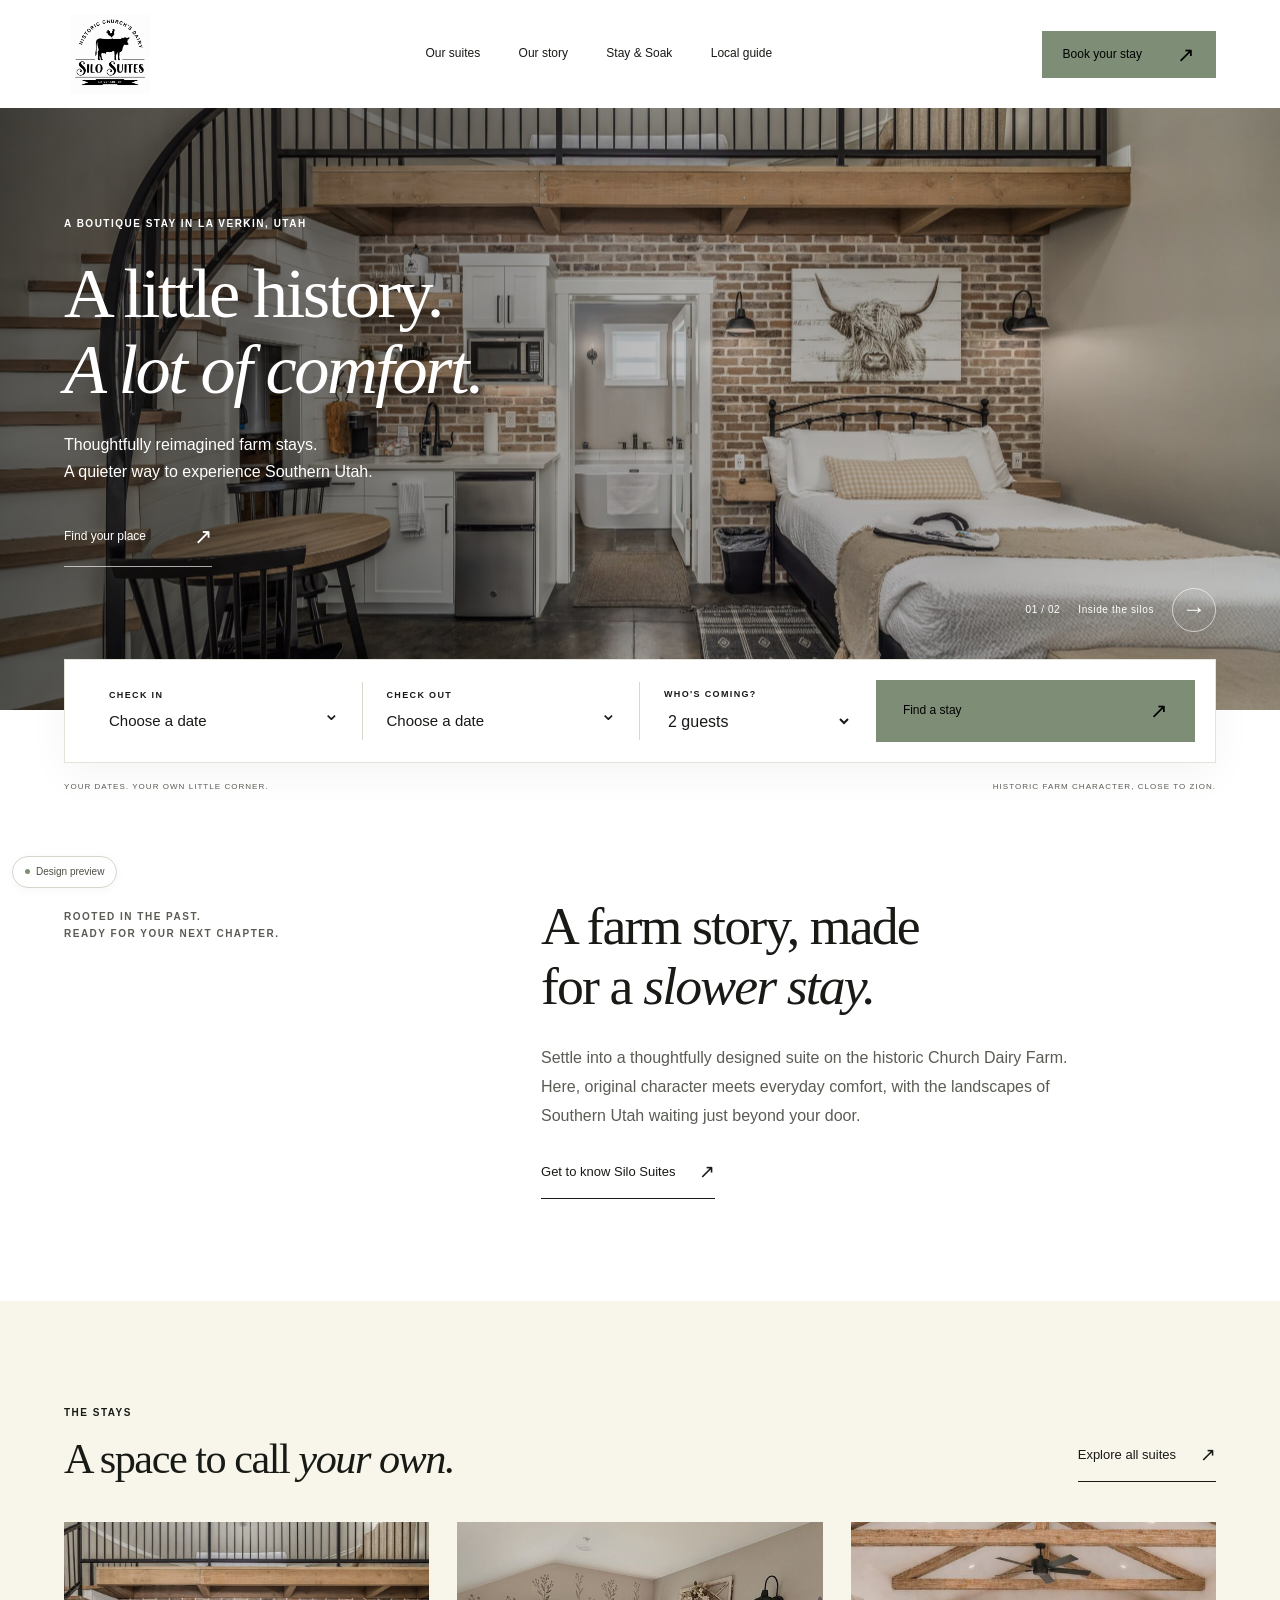
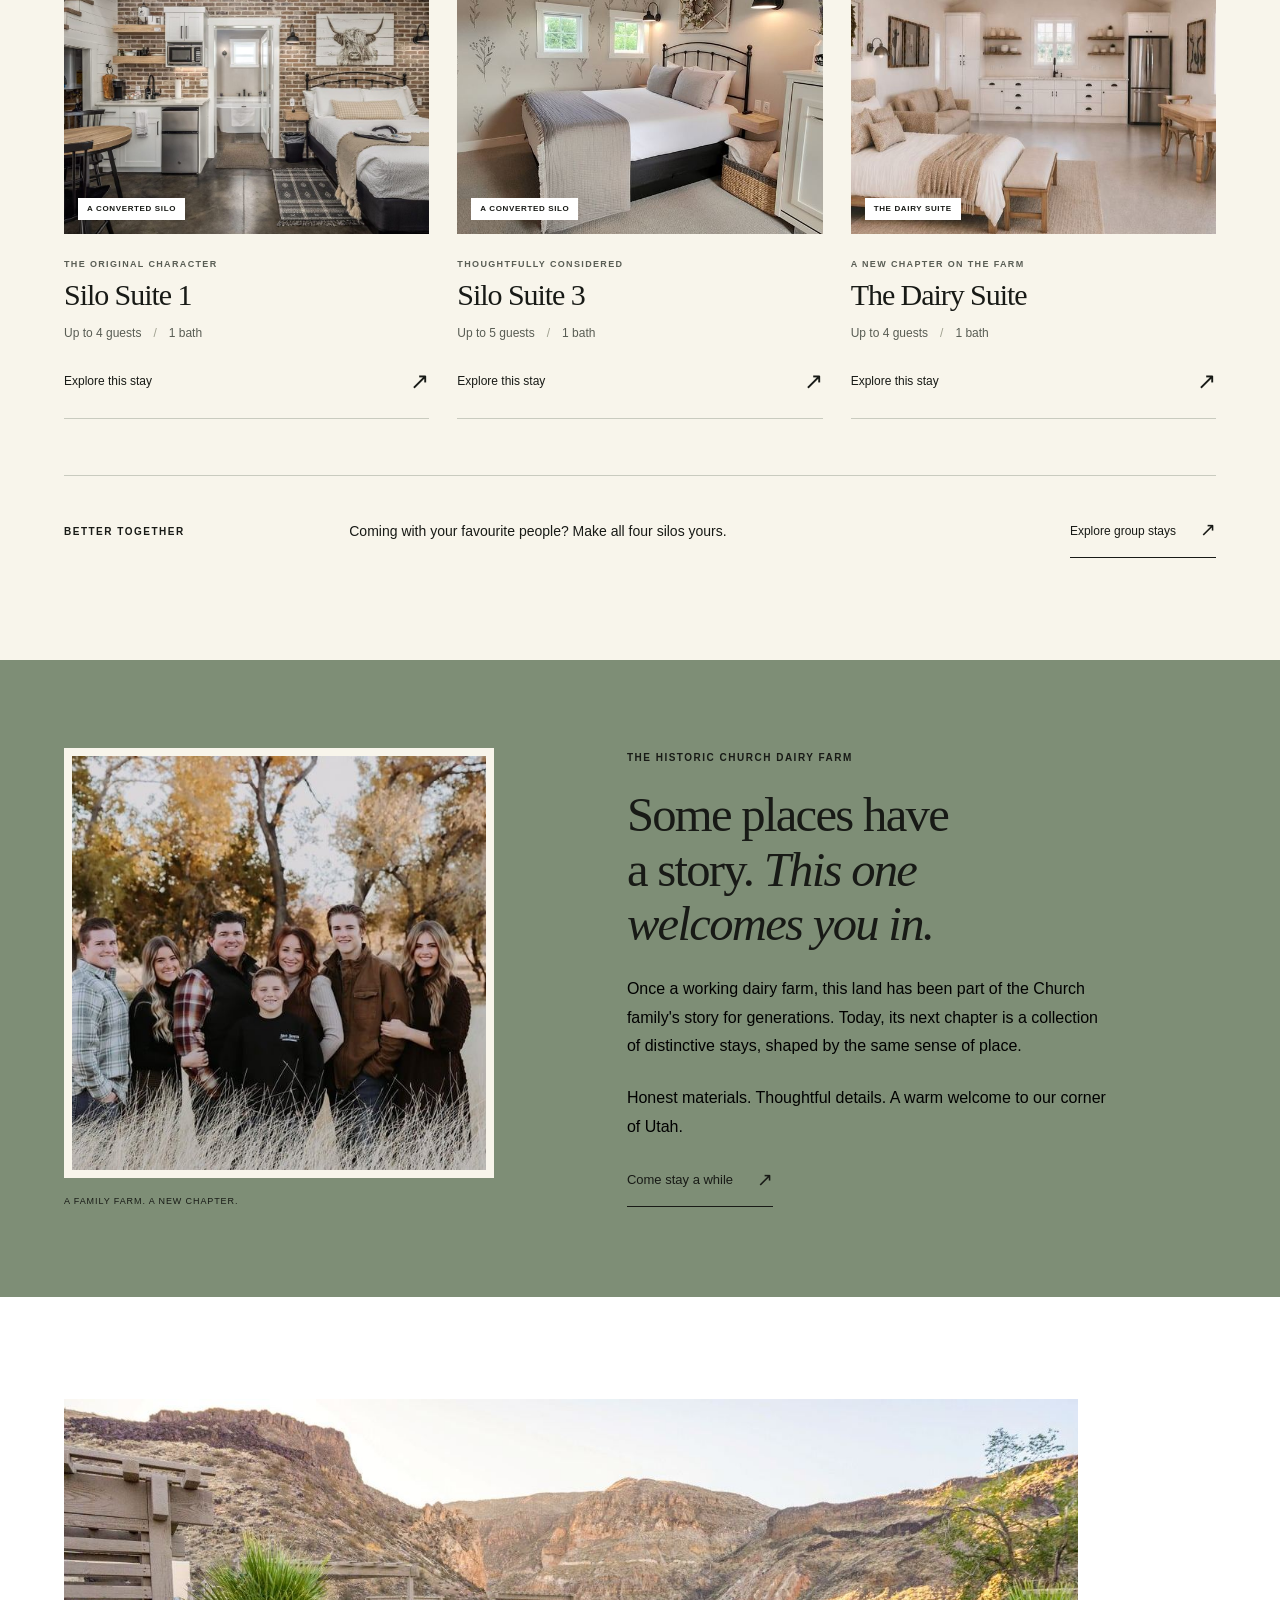
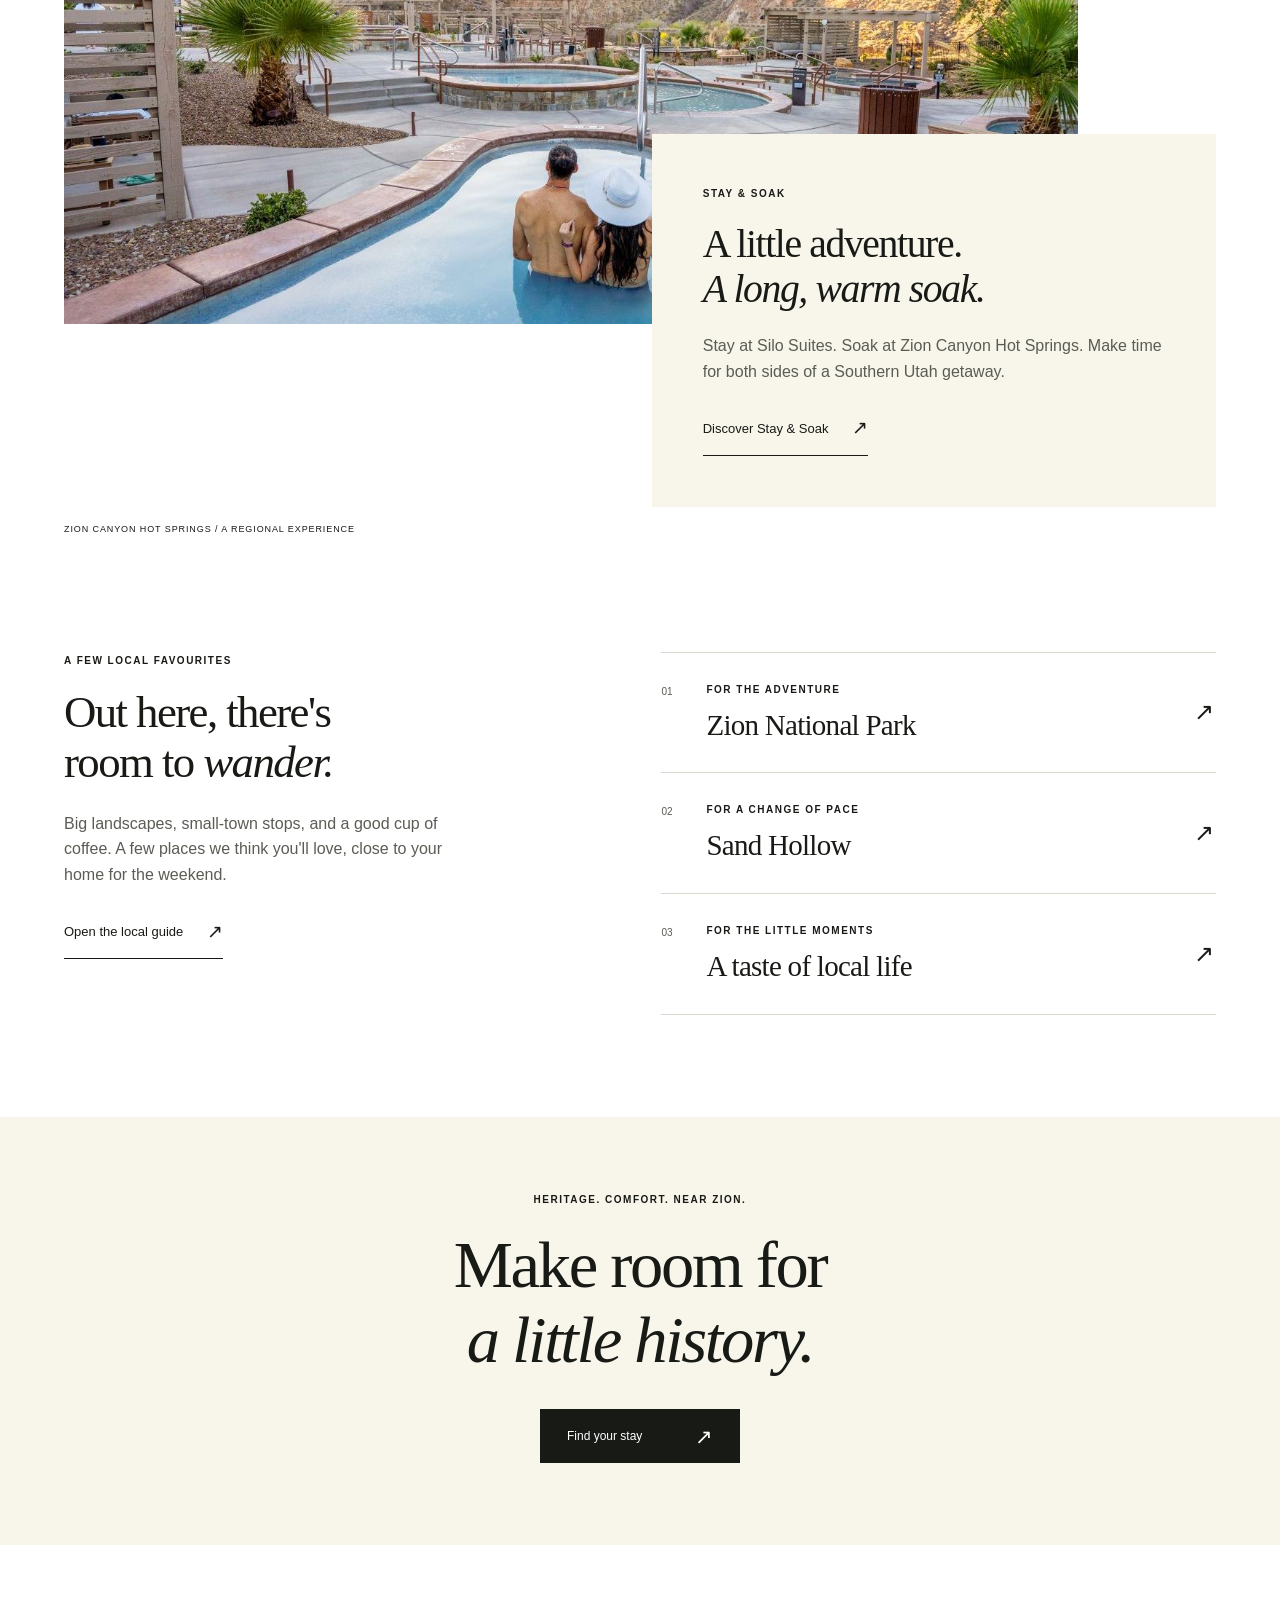
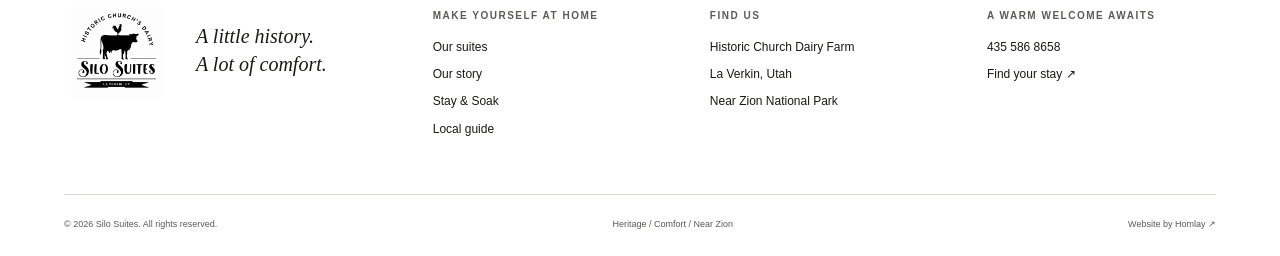
==== prototype/index.html @ ac3cf133 "feat: initialize Silo Suites project with prototype, documentation, and tooling" ====
<!doctype html>
<html lang="en">
<head>
  <meta charset="UTF-8">
  <meta name="viewport" content="width=device-width, initial-scale=1">
  <meta name="robots" content="noindex, nofollow">
  <meta name="description" content="A little history. A lot of comfort. Discover Silo Suites, a boutique stay on a historic dairy farm in La Verkin, Utah, near Zion.">
  <title>Silo Suites — A stay with a story</title>
  <link rel="icon" href="assets/logo.png">
  <link rel="preload" as="image" href="assets/silo-loft.jpg" fetchpriority="high">
  <link rel="stylesheet" href="styles.css">
  <script type="module" src="app.mjs"></script>
</head>
<body data-page="home">
  <a class="skip-link" href="#main">Skip to content</a>
  <div data-site-header></div>
  <main id="main">
    <section class="hero" aria-labelledby="hero-title">
      <div class="hero-photo"><img id="hero-image" src="assets/silo-loft.jpg" width="2560" height="1707" alt="A welcoming Silo Suite with original brick, a timber loft, and soft white bedding" fetchpriority="high"></div>
      <div class="hero-shade"></div>
      <div class="hero-content wrap">
        <p class="eyebrow light">A boutique stay in La Verkin, Utah</p>
        <h1 id="hero-title">A little history.<br><em>A lot of comfort.</em></h1>
        <p class="hero-description">Thoughtfully reimagined farm stays.<br>A quieter way to experience Southern Utah.</p>
        <a class="hero-link" href="stays.html" data-carry-dates>Find your place <span aria-hidden="true">↗</span></a>
      </div>
      <div class="hero-caption"><span id="hero-count">01 / 02</span><span id="hero-label">Inside the silos</span><button id="hero-next" type="button" aria-label="Show the Dairy Suite photograph">→</button></div>
    </section>

    <section class="booking-section wrap" aria-label="Find your stay">
      <form class="search-form" data-search>
        <button class="search-date" type="button" data-date-open="in"><span class="eyebrow">Check in</span><span data-date-label="in">Choose a date</span><span class="field-arrow" aria-hidden="true">⌄</span></button>
        <button class="search-date" type="button" data-date-open="out"><span class="eyebrow">Check out</span><span data-date-label="out">Choose a date</span><span class="field-arrow" aria-hidden="true">⌄</span></button>
        <label class="search-guests"><span class="eyebrow">Who's coming?</span><select name="guests" aria-label="Number of guests" data-guests></select></label>
        <button class="button button-olive search-submit" type="submit">Find a stay <span aria-hidden="true">↗</span></button>
      </form>
      <p class="search-error" data-search-error role="alert"></p>
      <div class="booking-caption"><span>YOUR DATES. YOUR OWN LITTLE CORNER.</span><span>HISTORIC FARM CHARACTER, CLOSE TO ZION.</span></div>
    </section>

    <section class="introduction wrap section-space">
      <p class="eyebrow">Rooted in the past.<br>Ready for your next chapter.</p>
      <div><h2>A farm story, made<br>for a <em>slower stay.</em></h2><p>Settle into a thoughtfully designed suite on the historic Church Dairy Farm. Here, original character meets everyday comfort, with the landscapes of Southern Utah waiting just beyond your door.</p><a href="#our-story" class="text-link">Get to know Silo Suites <span aria-hidden="true">↗</span></a></div>
    </section>

    <section class="suites-section section-space" id="suites" aria-labelledby="suites-heading">
      <div class="wrap">
        <div class="section-heading"><div><p class="eyebrow">The stays</p><h2 id="suites-heading">A space to call <em>your own.</em></h2></div><a class="text-link" href="stays.html" data-carry-dates>Explore all suites <span aria-hidden="true">↗</span></a></div>
        <div class="suite-grid" data-featured></div>
        <div class="group-note"><span class="eyebrow">Better together</span><p>Coming with your favourite people? Make all four silos yours.</p><a class="text-link" href="suite.html?id=all-silos" data-carry-dates>Explore group stays <span aria-hidden="true">↗</span></a></div>
      </div>
    </section>

    <section class="story-section" id="our-story" aria-labelledby="story-heading">
      <div class="wrap story-layout">
        <figure class="story-photo"><img src="assets/farm-family.jpg" width="543" height="533" loading="lazy" alt="The family behind Silo Suites, photographed outdoors at the farm"><figcaption>A family farm. A new chapter.</figcaption></figure>
        <div class="story-copy"><p class="eyebrow">The historic Church Dairy Farm</p><h2 id="story-heading">Some places have<br>a story. <em>This one<br>welcomes you in.</em></h2><p>Once a working dairy farm, this land has been part of the Church family's story for generations. Today, its next chapter is a collection of distinctive stays, shaped by the same sense of place.</p><p>Honest materials. Thoughtful details. A warm welcome to our corner of Utah.</p><a class="text-link" href="stays.html" data-carry-dates>Come stay a while <span aria-hidden="true">↗</span></a></div>
      </div>
    </section>

    <section class="soak-section wrap section-space" aria-labelledby="soak-heading">
      <div class="soak-photo"><img src="assets/hot-springs.jpg" width="1500" height="721" loading="lazy" alt="Mineral pools at Zion Canyon Hot Springs beneath the Southern Utah cliffs"></div>
      <div class="soak-card"><p class="eyebrow">Stay & soak</p><h2 id="soak-heading">A little adventure.<br><em>A long, warm soak.</em></h2><p>Stay at Silo Suites. Soak at Zion Canyon Hot Springs. Make time for both sides of a Southern Utah getaway.</p><a href="hot-springs.html" class="text-link">Discover Stay & Soak <span aria-hidden="true">↗</span></a></div>
      <p class="image-caption">Zion Canyon Hot Springs / A regional experience</p>
    </section>

    <section class="guide-section wrap section-space" aria-labelledby="guide-heading">
      <div><p class="eyebrow">A few local favourites</p><h2 id="guide-heading">Out here, there's<br>room to <em>wander.</em></h2><p>Big landscapes, small-town stops, and a good cup of coffee. A few places we think you'll love, close to your home for the weekend.</p><a href="local-guide.html" class="text-link">Open the local guide <span aria-hidden="true">↗</span></a></div>
      <div class="guide-list"><a href="local-guide.html#zion"><span class="guide-number">01</span><span><span class="eyebrow">For the adventure</span><strong>Zion National Park</strong></span><span aria-hidden="true">↗</span></a><a href="local-guide.html#sand-hollow"><span class="guide-number">02</span><span><span class="eyebrow">For a change of pace</span><strong>Sand Hollow</strong></span><span aria-hidden="true">↗</span></a><a href="local-guide.html#food"><span class="guide-number">03</span><span><span class="eyebrow">For the little moments</span><strong>A taste of local life</strong></span><span aria-hidden="true">↗</span></a></div>
    </section>

    <section class="closing-section"><div class="wrap"><p class="eyebrow">Heritage. Comfort. Near Zion.</p><h2>Make room for<br><em>a little history.</em></h2><a href="#main" class="button button-dark" data-start-search>Find your stay <span aria-hidden="true">↗</span></a></div></section>
  </main>
  <div data-site-footer></div>
  <noscript><p class="no-script">Please enable JavaScript for date selection and the interactive design preview.</p></noscript>
</body>
</html>
---- prototype/styles.css ----
@import url('assets/tokens.css');

*, *::before, *::after { box-sizing: border-box; }
html { scroll-behavior: smooth; scroll-padding-top: 130px; }
body { margin: 0; color: var(--ink); background: var(--white); font: 16px/1.6 var(--sans); -webkit-font-smoothing: antialiased; }
body.dialog-open, body.menu-open { overflow: hidden; }
button, input, select { font: inherit; color: inherit; }
button, a, select { -webkit-tap-highlight-color: transparent; }
button { cursor: pointer; }
a { color: inherit; text-decoration: none; }
img { display: block; max-width: 100%; height: auto; }
button { background: none; border: 0; }
button:disabled { cursor: default; }
[hidden] { display: none !important; }
:focus-visible { outline: 2px solid var(--ink); outline-offset: 6px; }
.hero :focus-visible { outline-color: #fff; }
::selection { background: var(--tan); color: var(--black); }
h1, h2, h3, p, figure { margin: 0; }
h1, h2, h3 { font-family: var(--serif); font-weight: 400; line-height: 1.12; letter-spacing: -.035em; }
h1 { font-size: clamp(44px, 5.2vw, 76px); }
h2 { font-size: clamp(34px, 3.5vw, 52px); }
h3 { font-size: 30px; }
em { font-weight: 400; }
p + p { margin-top: 18px; }
.wrap { width: min(var(--page), calc(100% - var(--gutter) * 2)); margin-inline: auto; }
.section-space { padding-block: clamp(72px, 8vw, 120px); }
.eyebrow { display: block; font: 600 10px/1.7 var(--sans); letter-spacing: .15em; text-transform: uppercase; }
.eyebrow.light { color: var(--white); }
.text-link { display: inline-flex; align-items: center; gap: 24px; padding-block: 12px; border-bottom: 1px solid var(--ink); font-size: 13px; line-height: 1.5; }
.text-link span { font-size: 19px; transition: transform .2s; }
.text-link:hover span { transform: translate(2px, -2px); }
.button { display: inline-flex; min-height: 54px; padding: 15px 26px; align-items: center; justify-content: space-between; gap: 35px; font-size: 12px; line-height: 1.4; text-align: center; transition: background .2s; border: 1px solid transparent; }
.button span { font-size: 21px; line-height: 1; }
.button-olive { color: var(--black); background: var(--olive); }
.button-olive:hover { background: #9ba78f; }
.button-dark { color: var(--white); background: var(--ink); }
.button-dark:hover { background: #3e4538; }
.button-outline { border-color: var(--rule); }
.skip-link { position: fixed; z-index: 200; top: -80px; left: 16px; padding: 12px; background: var(--white); }
.skip-link:focus { top: 8px; }
[data-site-header] { min-height: 108px; position: sticky; top: 0; z-index: 40; background: var(--white); }
.site-header { height: 108px; display: flex; align-items: center; justify-content: space-between; gap: 32px; }
.brand { display: block; width: 92px; flex-shrink: 0; }
.brand img { width: 92px; height: 80px; object-fit: contain; }
.desktop-nav { display: flex; gap: clamp(24px, 3vw, 48px); align-items: center; }
.desktop-nav a { font-size: 12px; padding-block: 14px; border-bottom: 1px solid transparent; }
.desktop-nav a:hover, .desktop-nav a[aria-current='page'] { border-color: var(--olive); }
.header-actions { display: flex; align-items: center; gap: 20px; }
.header-actions .button { min-height: 46px; padding: 12px 20px; }
.menu-toggle { display: none; min-width: 44px; min-height: 44px; padding: 0; font-size: 12px; }
.mobile-nav { position: fixed; inset: 84px 0 0; background: var(--cream); padding: 40px var(--gutter); overflow: auto; }
.mobile-nav a { display: flex; justify-content: space-between; font: 36px/1.2 var(--serif); padding-block: 23px; border-bottom: 1px solid var(--tan); }
.mobile-nav p { margin-top: 36px; }
.hero { position: relative; height: clamp(530px, 47vw, 700px); isolation: isolate; color: var(--white); }
.hero-photo, .hero-shade { position: absolute; inset: 0; z-index: -1; }
.hero-photo img { width: 100%; height: 100%; object-fit: cover; object-position: center 52%; }
.hero-shade { background: linear-gradient(90deg, rgba(0,0,0,.59), rgba(0,0,0,.2) 60%, rgba(0,0,0,.13)); }
.hero-content { height: 100%; display: flex; flex-direction: column; justify-content: center; align-items: flex-start; padding-bottom: 35px; }
.hero-content .eyebrow { margin-bottom: 24px; }
.hero-content h1 { font-size: clamp(48px, 5.5vw, 84px); line-height: 1.07; text-shadow: 0 1px 15px rgba(0,0,0,.08); }
.hero-description { margin-top: 25px; font-size: 16px; line-height: 1.65; }
.hero-link { margin-top: 22px; display: inline-flex; align-items: center; gap: 48px; font-size: 12px; border-bottom: 1px solid rgba(255,255,255,.65); padding-block: 12px; }
.hero-link span { font-size: 22px; }
.hero-caption { position: absolute; right: var(--gutter); bottom: 78px; display: flex; align-items: center; gap: 18px; font-size: 10px; letter-spacing: .06em; }
.hero-caption button { width: 44px; height: 44px; border: 1px solid rgba(255,255,255,.6); color: var(--white); border-radius: 50%; font-size: 24px; }
.booking-section { position: relative; z-index: 2; margin-top: -51px; }
.search-form { display: grid; grid-template-columns: 1fr 1fr .85fr 1.15fr; min-height: 104px; align-items: center; padding: 20px; background: var(--white); box-shadow: 0 12px 40px #0000000b; border: 1px solid #e5e4da; }
.search-date, .search-guests { display: grid; text-align: left; gap: 6px; padding: 3px 24px; position: relative; min-width: 0; border-right: 1px solid var(--rule); min-height: 58px; align-content: center; }
.search-date .eyebrow, .search-guests .eyebrow { font-size: 9px; }
.search-date [data-date-label] { padding-right: 16px; white-space: nowrap; font-size: 15px; }
.search-date:hover { background: var(--cream); }
.search-guests { border: 0; }
.field-arrow { position: absolute; right: 22px; bottom: 11px; font-size: 20px; }
.search-guests select { border: 0; background: transparent; font-size: 16px; width: 100%; min-height: 26px; border-radius: 0; padding: 0; }
.search-submit { align-self: stretch; min-height: 60px; }
.booking-caption { display: flex; justify-content: space-between; gap: 20px; margin-top: 18px; font-size: 8px; letter-spacing: .13em; color: var(--muted); }
.search-error:not(:empty) { margin-top: 12px; color: #82382a; font-size: 14px; }
.introduction, .editorial-copy { display: grid; grid-template-columns: 1fr 1.7fr; gap: 80px; }
.introduction > .eyebrow { padding-top: 12px; color: var(--muted); }
.introduction h2 { font-size: clamp(38px, 4.2vw, 60px); }
.introduction p:not(.eyebrow) { max-width: 550px; color: var(--muted); line-height: 1.8; margin-top: 28px; }
.introduction .text-link { margin-top: 15px; }
.suites-section { background: var(--cream); }
.section-heading { display: flex; justify-content: space-between; align-items: flex-end; gap: 40px; margin-bottom: 40px; }
.section-heading .eyebrow { margin-bottom: 14px; }
.section-heading h2 { font-size: clamp(33px, 3.3vw, 47px); }
.section-heading .text-link { flex-shrink: 0; }
.suite-grid { display: grid; grid-template-columns: repeat(3, minmax(0, 1fr)); column-gap: 28px; row-gap: 44px; }
.suite-card { min-width: 0; }
.suite-image { display: block; position: relative; aspect-ratio: 1.17; overflow: hidden; background: var(--tan); }
.suite-image img { width: 100%; height: 100%; object-fit: cover; transition: transform .5s ease; }
.suite-image:hover img { transform: scale(1.035); }
.suite-image .image-label { position: absolute; left: 14px; bottom: 14px; background: var(--white); padding: 5px 9px; font-size: 8px; font-weight: 600; letter-spacing: .08em; text-transform: uppercase; }
.suite-card .eyebrow { margin-top: 23px; color: var(--muted); font-size: 9px; }
.suite-card h3 { margin-top: 5px; }
.suite-facts { font-size: 12px; color: var(--muted); margin-top: 13px; display: flex; gap: 12px; flex-wrap: wrap; }
.suite-facts span + span::before { content: '/'; margin-right: 12px; color: #a0a190; }
.suite-card .card-bottom { border-bottom: 1px solid #c9cbbf; padding-block: 20px 18px; display: flex; justify-content: space-between; align-items: center; gap: 10px; font-size: 12px; }
.card-bottom .card-arrow { font-size: 23px; }
.sample-price { display: block; font-weight: 600; }
.price-caption { display: block; font-size: 10px; color: var(--muted); margin-top: 3px; }
.group-note { display: grid; grid-template-columns: .75fr 2fr auto; gap: 24px; align-items: center; margin-top: 56px; border-top: 1px solid #c9cbbf; padding-top: 28px; }
.group-note p { font-size: 14px; }
.group-note .text-link { font-size: 12px; }
.story-section { background: var(--olive); padding-block: 88px; }
.story-layout { display: grid; grid-template-columns: .95fr 1.25fr; align-items: center; gap: clamp(50px, 9vw, 140px); }
.story-photo { max-width: 430px; }
.story-photo img { width: 100%; aspect-ratio: 1; object-fit: cover; border: 8px solid var(--cream); }
.story-photo figcaption { font-size: 9px; text-transform: uppercase; letter-spacing: .1em; margin-top: 16px; }
.story-copy .eyebrow { margin-bottom: 22px; }
.story-copy h2 { font-size: clamp(37px, 3.8vw, 55px); }
.story-copy p:not(.eyebrow) { margin-top: 23px; line-height: 1.8; max-width: 480px; font-size: 16px; color: var(--black); }
.story-copy .text-link { margin-top: 12px; }
.soak-section { position: relative; padding-bottom: 70px; }
.soak-photo { width: 88%; }
.soak-photo img { width: 100%; aspect-ratio: 1.93; object-fit: cover; }
.soak-card { position: relative; width: 49%; margin-top: -190px; margin-left: auto; padding: clamp(35px, 4vw, 60px); background: var(--cream); }
.soak-card .eyebrow { margin-bottom: 20px; }
.soak-card h2 { font-size: clamp(32px, 3.1vw, 45px); }
.soak-card p:not(.eyebrow) { margin-top: 22px; font-size: 16px; color: var(--muted); }
.soak-card .text-link { margin-top: 18px; }
.image-caption { font-size: 9px; text-transform: uppercase; letter-spacing: .1em; margin-top: 15px; }
.guide-section { display: grid; grid-template-columns: 1fr 1.15fr; gap: clamp(50px, 9vw, 140px); padding-top: 45px; }
.guide-section h2 { margin-top: 18px; }
.guide-section p:not(.eyebrow) { margin-top: 24px; max-width: 390px; font-size: 16px; color: var(--muted); }
.guide-section .text-link { margin-top: 18px; }
.guide-list a { display: grid; grid-template-columns: 25px 1fr 22px; gap: 20px; align-items: center; border-top: 1px solid var(--rule); padding-block: 28px; }
.guide-list a:last-child { border-bottom: 1px solid var(--rule); }
.guide-number { align-self: start; padding-top: 3px; font-size: 10px; color: var(--muted); }
.guide-list strong { font: 29px/1.3 var(--serif); display: block; margin-top: 9px; letter-spacing: -.025em; }
.guide-list a > span:last-child { font-size: 24px; }
.guide-list a:hover strong { font-style: italic; }
.closing-section { text-align: center; padding-block: 74px 82px; background: var(--cream); }
.closing-section h2 { font-size: clamp(48px, 5.2vw, 74px); margin-top: 20px; }
.closing-section .button { margin-top: 32px; min-width: 200px; }
.site-footer { padding-block: 62px 25px; }
.footer-top { display: grid; grid-template-columns: 1.4fr 1fr 1fr 1fr; gap: 48px; padding-bottom: 55px; }
.footer-brand { display: flex; align-items: flex-start; gap: 28px; }
.footer-brand img { width: 104px; height: 91px; object-fit: contain; }
.footer-brand p { margin-top: 15px; font: italic 20px/1.4 var(--serif); }
.footer-column .eyebrow { margin-bottom: 14px; color: var(--muted); }
.footer-column a, .footer-column > p:not(.eyebrow) { display: block; font-size: 12px; margin-top: 8px; }
.footer-column a:hover { text-decoration: underline; }
.footer-bottom { display: flex; justify-content: space-between; gap: 20px; border-top: 1px solid var(--rule); padding-top: 22px; font-size: 9px; color: var(--muted); }
.preview-control { position: fixed; z-index: 45; bottom: 12px; left: 12px; border: 1px solid #d5d5cc; border-radius: 30px; background: #fff; padding: 6px 12px; min-height: 32px; font-size: 10px; color: #4b5044; box-shadow: 0 2px 10px #0000000a; }
.preview-dot { display: inline-block; width: 5px; height: 5px; background: var(--olive); border-radius: 50%; margin-right: 6px; vertical-align: 1px; }
dialog { border: 0; padding: 0; color: var(--ink); width: min(780px, calc(100% - 48px)); max-height: calc(100dvh - 48px); background: var(--white); box-shadow: 0 20px 100px #0003; }
dialog::backdrop { background: #171a16a6; backdrop-filter: blur(3px); }
.dialog-header { padding: 28px 32px 20px; display: flex; justify-content: space-between; align-items: center; gap: 20px; }
.dialog-header h2 { font-size: 32px; }
.dialog-header .eyebrow { margin-bottom: 6px; color: var(--muted); }
.close-button { width: 44px; height: 44px; display: flex; align-items: center; justify-content: center; font-size: 27px; border: 1px solid var(--rule); flex-shrink: 0; }
.date-summary { margin-inline: 32px; padding: 14px 0; display: grid; grid-template-columns: 1fr 1fr; gap: 20px; border-bottom: 1px solid var(--rule); }
.date-summary button { text-align: left; padding: 8px 12px; border-bottom: 2px solid transparent; }
.date-summary button.active { background: var(--cream); border-color: var(--ink); }
.date-summary [data-draft-label] { display: block; margin-top: 4px; font-size: 16px; }
.calendar-nav { display: flex; align-items: center; justify-content: space-between; margin: 17px 32px 0; }
.calendar-nav button { width: 44px; height: 44px; font-size: 25px; border: 1px solid var(--rule); }
.calendar-nav button:disabled { opacity: .3; }
.calendar-nav p { font-size: 12px; color: var(--muted); }
.calendar-months { display: grid; grid-template-columns: 1fr 1fr; gap: 32px; padding: 10px 32px 26px; }
.calendar-month h3 { font: 17px var(--serif); text-align: center; margin-bottom: 18px; }
.weekdays, .day-grid { display: grid; grid-template-columns: repeat(7, 1fr); }
.weekdays span { text-align: center; font-size: 10px; color: var(--muted); padding-block: 8px; }
.calendar-day { width: 100%; min-height: 44px; font-size: 13px; padding: 6px 0; position: relative; }
.calendar-day:disabled { color: #a1a397; text-decoration: line-through; }
.calendar-day:not(:disabled):hover { background: var(--cream); box-shadow: inset 0 0 0 1px var(--olive); }
.calendar-day.in-range { background: var(--cream); }
.calendar-day.selected { background: var(--ink); color: var(--white); }
.calendar-day.today::after { content: ''; position: absolute; bottom: 6px; left: calc(50% - 2px); border-radius: 50%; width: 4px; height: 4px; background: currentColor; }
.calendar-footer { border-top: 1px solid var(--rule); padding: 20px 32px; display: flex; align-items: center; justify-content: space-between; gap: 20px; background: var(--cream); }
.calendar-footer p { font-size: 12px; max-width: 280px; }
.calendar-footer button:disabled { opacity: .4; }
.dialog-text { padding: 0 32px 32px; }
.dialog-text p { font-size: 15px; color: var(--muted); }
.dialog-text .button { margin-top: 22px; }
.page-intro { padding-block: 65px 50px; }
.page-intro h1 { margin-top: 20px; }
.page-intro > p:last-child { margin-top: 22px; color: var(--muted); }
.results-search .search-form { box-shadow: none; }
.result-section { padding-block: 35px 90px; }
.filter-row { display: flex; align-items: center; justify-content: space-between; gap: 20px; margin-bottom: 26px; }
.filter-chips { display: flex; gap: 10px; flex-wrap: wrap; }
.filter-chips button { border: 1px solid var(--rule); padding: 11px 22px; font-size: 11px; border-radius: 30px; min-height: 44px; }
.filter-chips button[aria-pressed='true'] { background: var(--olive); border-color: var(--olive); color: var(--black); }
#result-count { font-size: 12px; color: var(--muted); }
.sample-note { font-size: 12px; color: var(--muted); margin-bottom: 28px; }
.empty-results { text-align: center; padding: 55px 20px 65px; background: var(--cream); }
.empty-results h2 { margin-top: 17px; }
.empty-results > p:not(.eyebrow) { margin-top: 18px; }
.empty-results .button { margin-top: 26px; }
.empty-results .text-link { display: flex; margin: 18px auto 0; }
.suite-main { padding-top: 32px; padding-bottom: 75px; }
.breadcrumb { font-size: 11px; color: var(--muted); display: inline-block; padding: 8px 0; }
.suite-title { display: flex; align-items: flex-end; justify-content: space-between; gap: 24px; margin: 28px 0 32px; }
.suite-title h1 { font-size: clamp(40px, 4vw, 62px); margin-top: 12px; }
.suite-title > p { font-size: 12px; color: var(--muted); }
.property-gallery { display: grid; grid-template-columns: 1.8fr 1fr; gap: 12px; height: min(44vw, 550px); }
.gallery-primary, .gallery-secondary { padding: 0; overflow: hidden; position: relative; }
.property-gallery img { height: 100%; width: 100%; object-fit: cover; transition: transform .4s; }
.property-gallery button:hover img { transform: scale(1.025); }
.gallery-primary > span { position: absolute; bottom: 20px; left: 20px; background: #fff; padding: 10px 14px; font-size: 11px; }
.property-content { display: grid; grid-template-columns: 1.45fr 1fr; gap: clamp(40px, 7vw, 110px); margin-top: 55px; align-items: start; }
.property-copy > h2 { font-size: 36px; margin-bottom: 24px; }
.property-copy > p { color: var(--muted); font-size: 16px; }
.property-copy section { margin-top: 35px; padding-top: 28px; border-top: 1px solid var(--rule); }
.property-copy h3 { font-size: 26px; margin-bottom: 18px; }
.amenity-list { list-style: none; display: grid; grid-template-columns: 1fr 1fr; gap: 14px; margin: 0; padding: 0; font-size: 14px; color: var(--muted); }
.amenity-list li::before { content: '—'; margin-right: 10px; color: var(--olive); }
.booking-panel { padding: 30px; background: var(--cream); position: sticky; top: 135px; }
.booking-panel h2 { font-size: 30px; }
.booking-panel > p { margin-top: 14px; font-size: 13px; color: var(--muted); }
.booking-panel .search-form { grid-template-columns: 1fr 1fr; padding: 0; margin-top: 24px; border: 0; box-shadow: none; background: transparent; gap: 0; }
.booking-panel .search-date { border: 1px solid var(--tan); background: #fff; padding: 16px 12px; min-height: 76px; }
.booking-panel .search-date:nth-child(2) { border-left: 0; }
.booking-panel .field-arrow { display: none; }
.booking-panel .search-date [data-date-label] { font-size: 13px; padding: 0; }
.booking-panel .search-guests { grid-column: 1 / -1; background: #fff; border: 1px solid var(--tan); border-top: 0; padding: 15px 12px; }
.booking-panel .button { grid-column: 1 / -1; margin-top: 18px; }
.quote-breakdown { margin-top: 20px; font-size: 13px; }
.quote-breakdown > div { display: flex; justify-content: space-between; gap: 15px; margin-top: 10px; }
.quote-breakdown .total { border-top: 1px solid var(--tan); padding-top: 14px; margin-top: 16px; font-weight: 600; }
.quote-unavailable { margin-top: 18px; font-size: 14px; color: #82382a; }
.mobile-booking { display: none; }
.lightbox-dialog { width: min(1150px, calc(100% - 48px)); background: var(--cream); }
.lightbox-dialog .dialog-header { padding: 12px 20px; }
.lightbox-dialog .dialog-header h2 { font: 18px var(--serif); }
.lightbox-dialog img { width: 100%; max-height: calc(100dvh - 180px); object-fit: contain; }
.lightbox-nav { display: flex; justify-content: space-between; align-items: center; padding: 12px 20px; }
.lightbox-nav button { min-height: 44px; padding: 10px 20px; border: 1px solid var(--tan); }
.editorial-hero { width: 100%; aspect-ratio: 2.1; object-fit: cover; }
.editorial-copy > .eyebrow { padding-top: 10px; }
.editorial-copy h2 { margin-bottom: 24px; }
.editorial-copy p:not(.eyebrow) { color: var(--muted); max-width: 580px; }
.editorial-copy .button { margin-top: 28px; }
.editorial-copy .text-link { display: flex; width: fit-content; margin-top: 20px; }
.destinations { padding-bottom: 80px; }
.destinations > article { display: grid; grid-template-columns: 1fr 1.7fr; gap: 80px; padding-block: 50px; border-top: 1px solid var(--rule); scroll-margin-top: 120px; }
.destination-number { color: var(--olive); font: 60px var(--serif); }
.destinations h2 { margin-top: 12px; }
.destinations article p:not(.eyebrow) { max-width: 580px; margin-top: 22px; color: var(--muted); }
.destinations .text-link { margin-top: 20px; }
.restaurant { padding-top: 25px; }
.restaurant h3 { font-size: 27px; }
.restaurant p { margin-top: 8px !important; font-size: 15px; }
.restaurant a { display: inline-block; margin: 14px 20px 0 0; font-size: 13px; text-decoration: underline; }
.no-script { padding: 24px; background: var(--cream); }

@media (min-width: 1500px) { .hero-content { padding-bottom: 15px; } }
@media (max-width: 1100px) {
  .desktop-nav { gap: 23px; }
  .search-date, .search-guests { padding-inline: 16px; }
  .field-arrow { right: 14px; }
  .search-submit { gap: 15px; padding-inline: 20px; }
  .introduction, .editorial-copy { grid-template-columns: 1fr 2fr; gap: 50px; }
  .footer-top { grid-template-columns: 1.2fr 1fr 1fr; gap: 35px; }
  .footer-brand { grid-column: 1 / -1; }
  .group-note { grid-template-columns: 1fr 2fr; }
  .group-note .text-link { grid-column: 2; justify-self: start; }
  .story-layout { gap: 50px; }
  .soak-card { width: 54%; margin-top: -130px; }
}
@media (max-width: 760px) {
  :root { --gutter: 24px; }
  html { scroll-padding-top: 100px; }
  [data-site-header] { min-height: 84px; }
  .site-header { height: 84px; gap: 15px; }
  .brand, .brand img { width: 73px; }
  .brand img { height: 68px; }
  .desktop-nav { display: none; }
  .menu-toggle { display: inline-block; }
  .header-actions { gap: 16px; }
  .header-actions .button { min-height: 44px; padding: 11px 15px; font-size: 11px; gap: 24px; }
  .hero { height: 580px; }
  .hero-content { justify-content: flex-end; padding-bottom: 115px; }
  .hero-content .eyebrow { font-size: 8px; margin-bottom: 22px; }
  .hero-content h1 { font-size: clamp(43px, 8.6vw, 64px); }
  .hero-description { font-size: 16px; margin-top: 22px; }
  .hero-photo img { object-position: 61% center; }
  .hero-shade { background: linear-gradient(0deg, #0009, #0003 75%); }
  .hero-link { margin-top: 15px; }
  .hero-caption { right: 24px; bottom: 56px; }
  .hero-caption > span:nth-child(2) { display: none; }
  .hero-caption button { width: 36px; height: 36px; }
  .booking-section { margin-top: -35px; }
  .search-form { grid-template-columns: 1fr 1fr; padding: 10px; gap: 0; }
  .search-date { min-height: 80px; padding: 10px 14px; }
  .search-date:nth-child(2) { border: 0; }
  .search-date [data-date-label] { font-size: 14px; }
  .search-date .eyebrow, .search-guests .eyebrow { font-size: 8px; }
  .field-arrow { right: 10px; bottom: 21px; font-size: 17px; }
  .search-guests { padding: 14px; min-height: 68px; border-top: 1px solid var(--rule); }
  .search-guests select { font-size: 16px; }
  .search-submit { margin: 8px 0 0 8px; min-height: 60px; padding-inline: 16px; font-size: 11px; }
  .booking-caption { font-size: 7px; margin-top: 14px; }
  .booking-caption span:last-child { display: none; }
  .introduction, .editorial-copy { grid-template-columns: 1fr; gap: 25px; }
  .introduction > .eyebrow { padding: 0; }
  .introduction h2 { font-size: 42px; }
  .introduction p:not(.eyebrow) { font-size: 16px; margin-top: 24px; }
  .section-heading { align-items: flex-start; flex-direction: column; gap: 15px; margin-bottom: 28px; }
  .section-heading h2 { font-size: 37px; }
  .section-heading .text-link { padding-block: 6px; }
  .suite-grid { grid-template-columns: repeat(2, minmax(0, 1fr)); gap: 35px 20px; }
  .suite-card h3 { font-size: 28px; }
  .suite-image { aspect-ratio: 1.1; }
  .group-note { display: flex; flex-direction: column; align-items: flex-start; gap: 12px; margin-top: 40px; }
  .group-note .text-link { padding-block: 6px; }
  .story-section { padding-block: 60px; }
  .story-layout { grid-template-columns: 1fr; gap: 42px; }
  .story-photo { width: 85%; max-width: 390px; }
  .story-copy h2 { font-size: 42px; }
  .story-copy p:not(.eyebrow) { margin-top: 20px; }
  .soak-section { padding-bottom: 60px; }
  .soak-photo { width: 100%; }
  .soak-photo img { aspect-ratio: 1.25; }
  .soak-card { width: calc(100% - 24px); margin-top: -45px; padding: 32px 27px; }
  .soak-card h2 { font-size: 36px; }
  .image-caption { font-size: 7px; }
  .guide-section { padding-top: 0; grid-template-columns: 1fr; gap: 36px; }
  .guide-section h2 { font-size: 42px; }
  .guide-list strong { font-size: 28px; }
  .guide-list a { padding-block: 22px; }
  .closing-section { padding-block: 58px; }
  .closing-section h2 { font-size: 51px; }
  .footer-top { grid-template-columns: 1fr 1fr; gap: 32px; padding-bottom: 36px; }
  .footer-column:last-child { grid-column: 1 / -1; }
  .footer-bottom { flex-direction: column; gap: 9px; padding-bottom: 24px; }
  .site-footer { padding-top: 43px; }
  .page-intro { padding-block: 42px 36px; }
  .page-intro h1 { font-size: 43px; }
  .page-intro > p:last-child { font-size: 15px; }
  .filter-row { flex-direction: column; align-items: flex-start; gap: 15px; }
  .filter-chips { gap: 8px; }
  .filter-chips button { padding: 9px 18px; }
  .suite-title { margin-block: 22px; flex-direction: column; align-items: flex-start; gap: 16px; }
  .suite-title h1 { font-size: 43px; }
  .property-gallery { height: auto; grid-template-columns: 1fr; }
  .gallery-primary { aspect-ratio: 1.1; }
  .gallery-secondary { display: none; }
  .property-content { grid-template-columns: 1fr; gap: 38px; margin-top: 35px; }
  .booking-panel { position: static; padding: 24px; }
  .booking-panel .search-guests { min-height: 75px; }
  body[data-page='suite'] { padding-bottom: 78px; }
  body[data-page='suite'] .preview-control { bottom: 90px; }
  .mobile-booking { position: fixed; bottom: 0; left: 0; right: 0; z-index: 35; background: #fff; display: flex; gap: 20px; align-items: center; justify-content: space-between; padding: 13px 24px calc(13px + env(safe-area-inset-bottom)); border-top: 1px solid var(--rule); }
  .mobile-booking p { font-size: 14px; line-height: 1.5; }
  .mobile-booking p span { display: block; color: var(--muted); font-size: 10px; }
  .mobile-booking .button { min-height: 48px; }
  .destinations > article { grid-template-columns: 36px 1fr; gap: 20px; padding-block: 33px; }
  .destination-number { font-size: 32px; }
  .destinations h2 { font-size: 34px; }
  .editorial-hero { aspect-ratio: 1.15; }
  dialog { width: min(540px, calc(100% - 32px)); max-height: calc(100dvh - 32px); }
  #date-dialog { width: 100%; max-width: none; height: 100dvh; max-height: 100dvh; margin: 0; }
  .dialog-header { padding: 22px 24px 15px; }
  .dialog-header h2 { font-size: 28px; }
  .date-summary { margin-inline: 24px; }
  .calendar-nav { margin-inline: 24px; }
  .calendar-months { grid-template-columns: 1fr; padding-inline: 24px; gap: 0; }
  .calendar-month:nth-child(2) { display: none; }
  .calendar-month h3 { margin-bottom: 12px; }
  .calendar-day { min-height: 46px; }
  .calendar-footer { padding: 20px 24px; position: sticky; bottom: 0; }
  .calendar-footer p { font-size: 11px; max-width: 130px; }
  .calendar-footer .button { min-height: 48px; font-size: 11px; padding-inline: 16px; gap: 14px; white-space: nowrap; flex-shrink: 0; }
  .dialog-text { padding-inline: 24px; }
}
@media (max-width: 480px) {
  .suite-grid { grid-template-columns: 1fr; row-gap: 38px; }
  .suite-image { aspect-ratio: 1.16; }
  .hero { height: 555px; }
  .hero-content h1 { font-size: clamp(39px, 10.3vw, 49px); }
  .hero-description { font-size: 16px; }
  .hero-content { padding-bottom: 100px; }
  .hero-caption { bottom: 52px; font-size: 8px; }
  .hero-caption > span:first-child { display: none; }
  .introduction h2 { font-size: 39px; }
  .story-copy h2 { font-size: 37px; }
  .soak-card h2 { font-size: 32px; }
  .guide-list strong { font-size: 25px; }
  .field-arrow { display: none; }
  .search-date [data-date-label] { padding: 0; }
  .page-intro h1 { font-size: 40px; }
  .amenity-list { grid-template-columns: 1fr; }
}
@media (max-width: 360px) {
  .calendar-months { padding-inline: 6px; }
  .calendar-footer { gap: 12px; }
  .calendar-footer .button span { display: none; }
}
@media (prefers-reduced-motion: reduce) {
  html { scroll-behavior: auto; }
  *, *::before, *::after { transition: none !important; animation: none !important; }
}
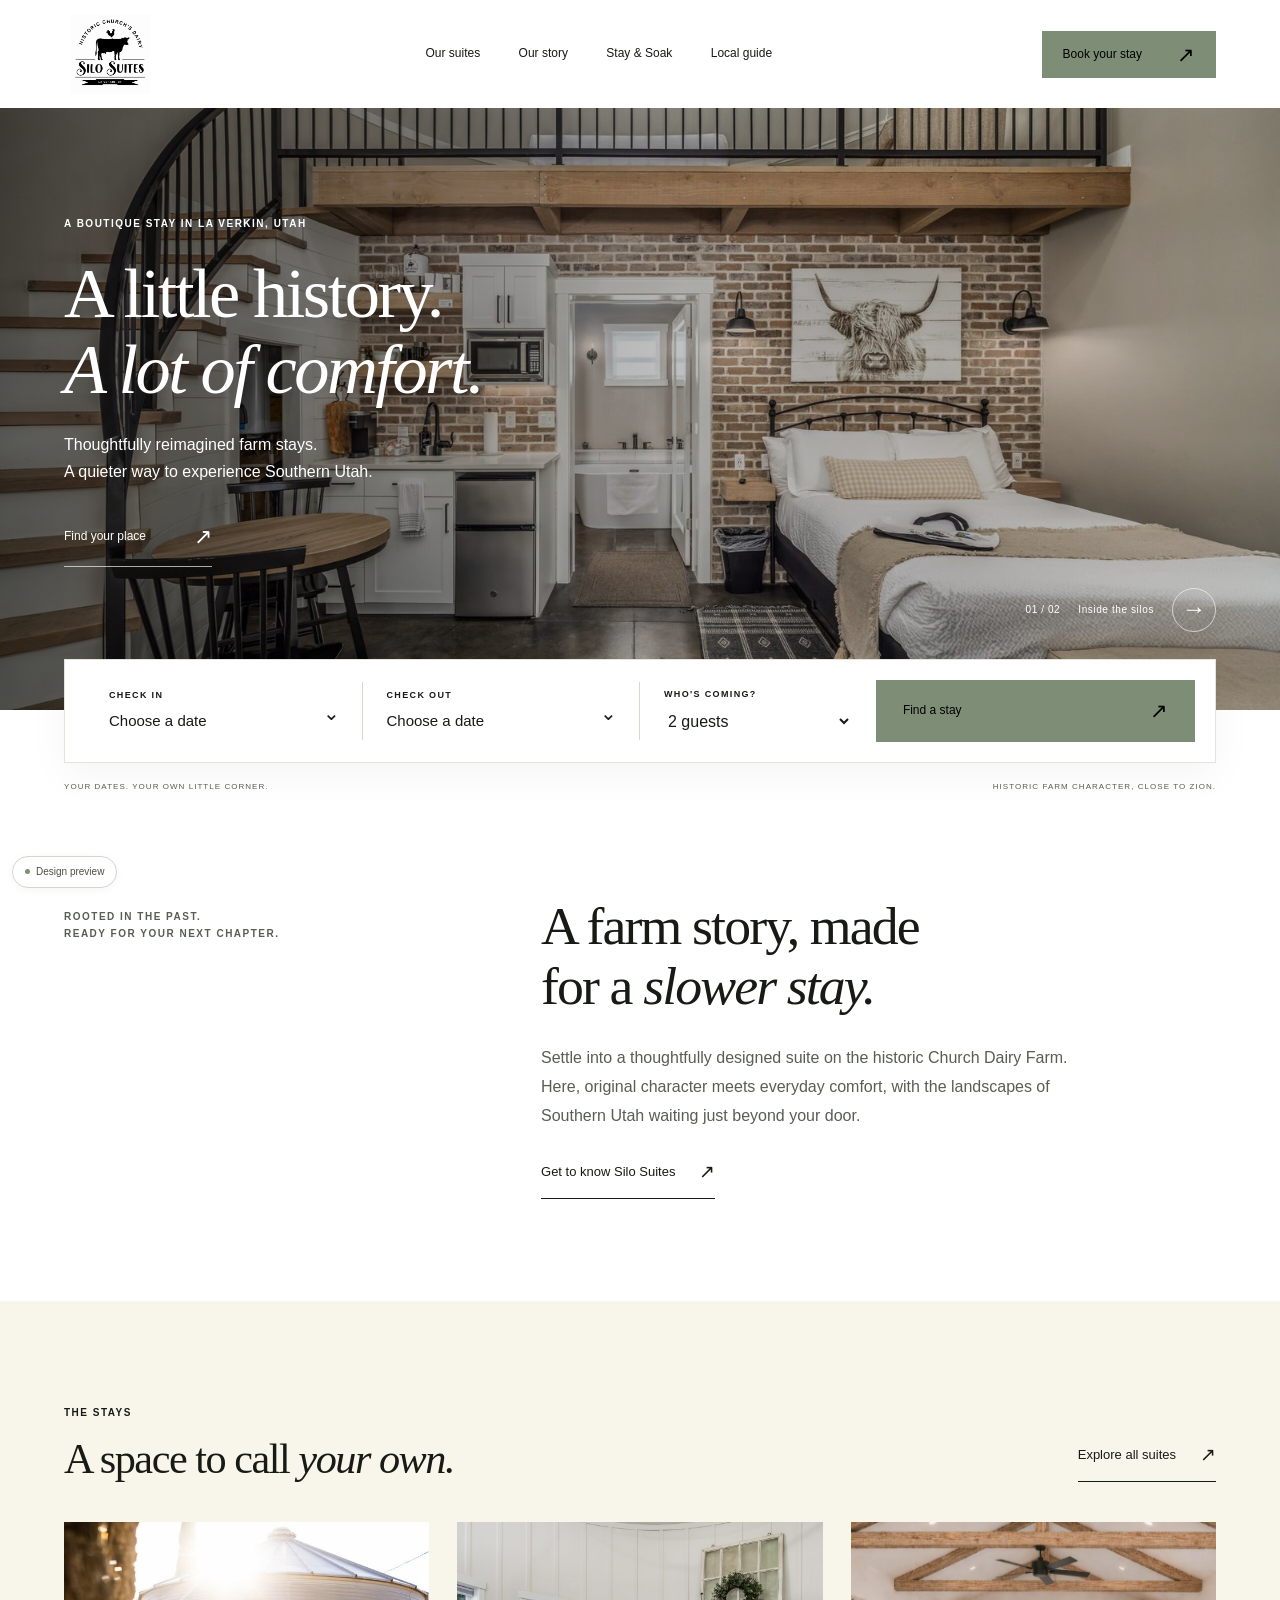
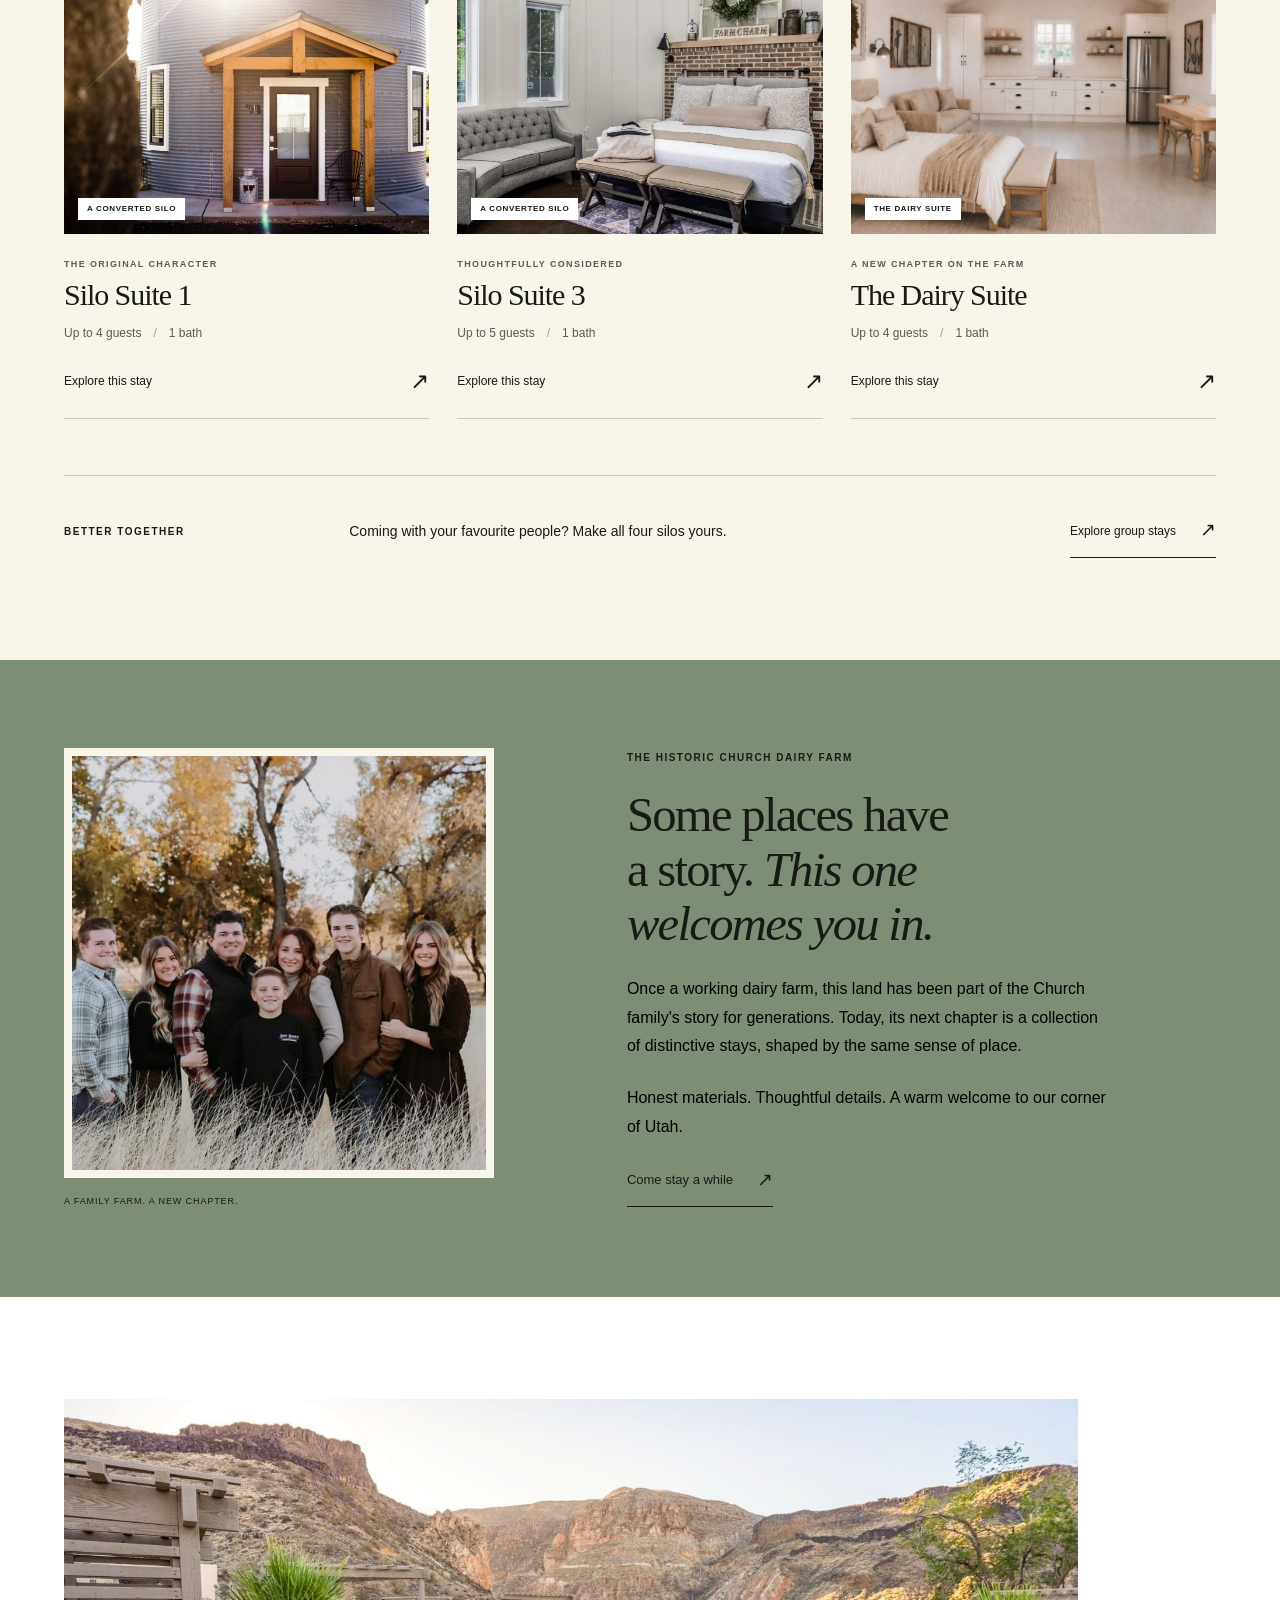
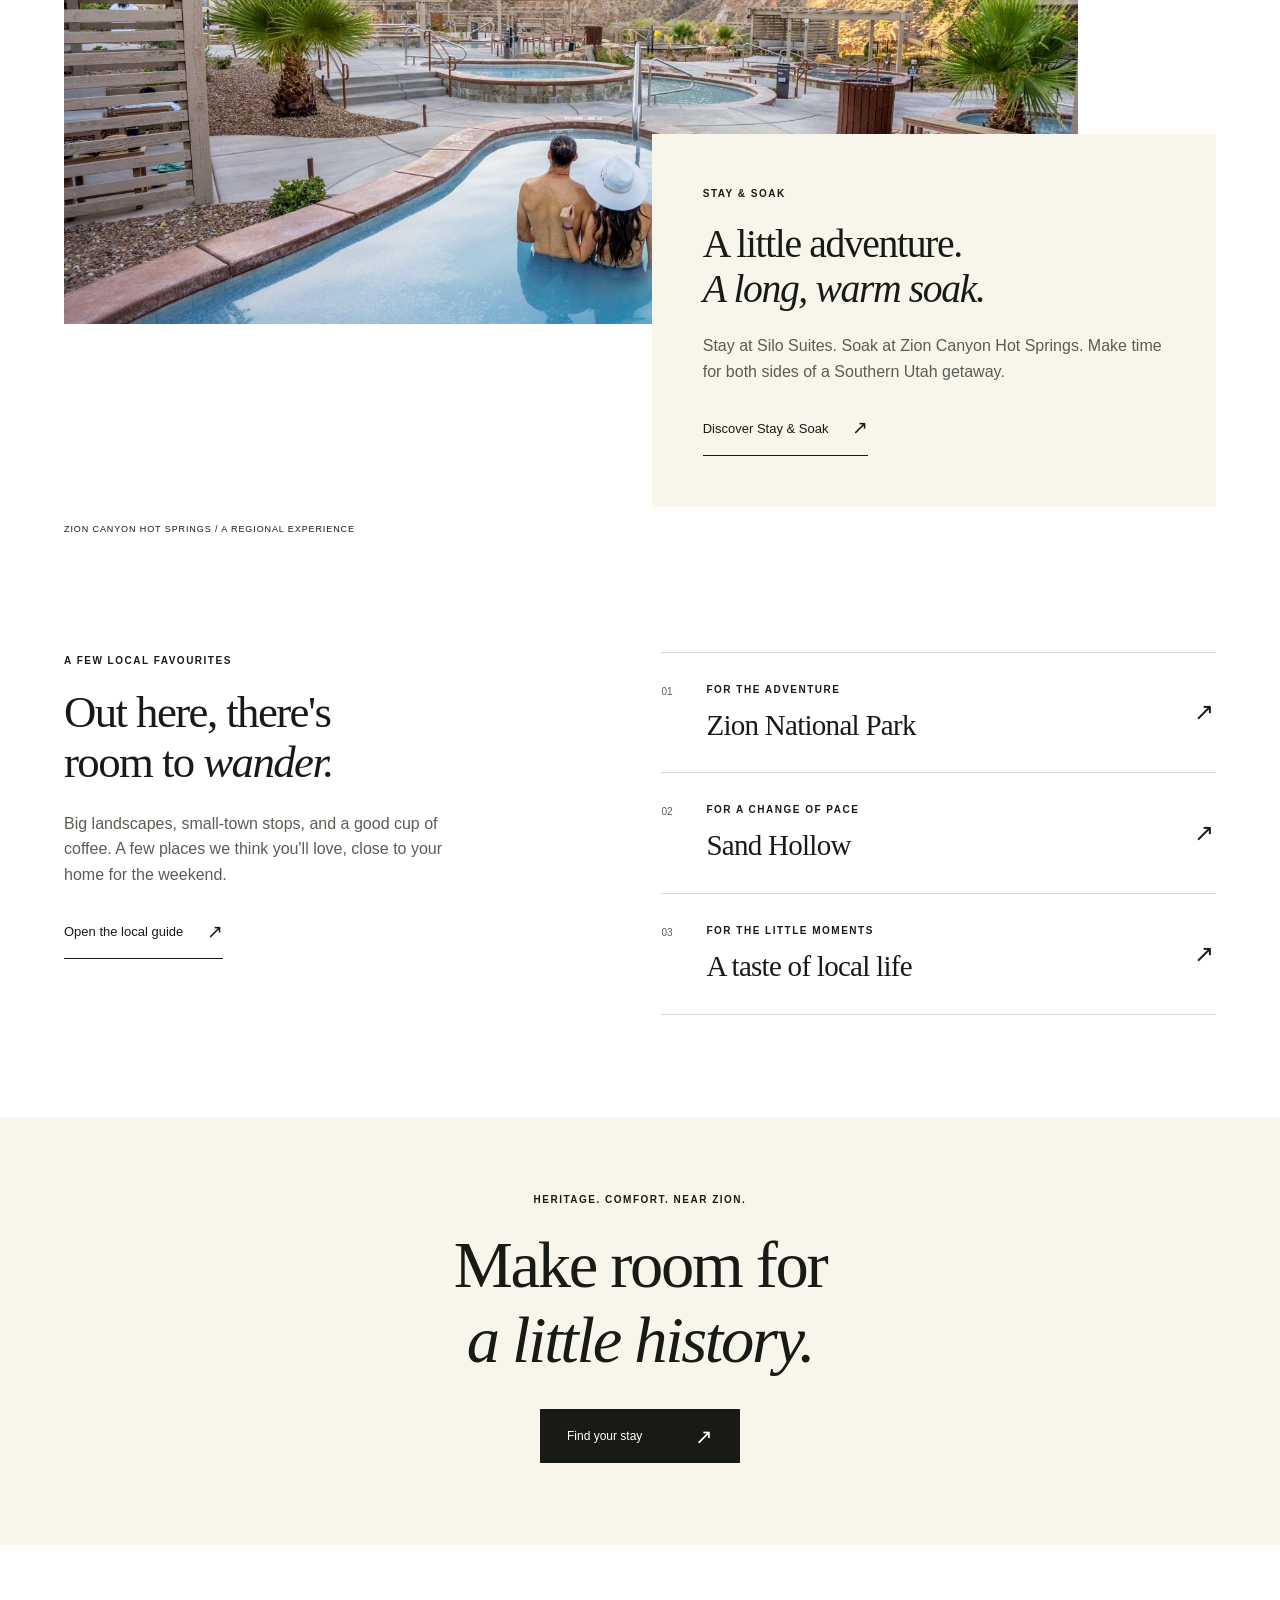
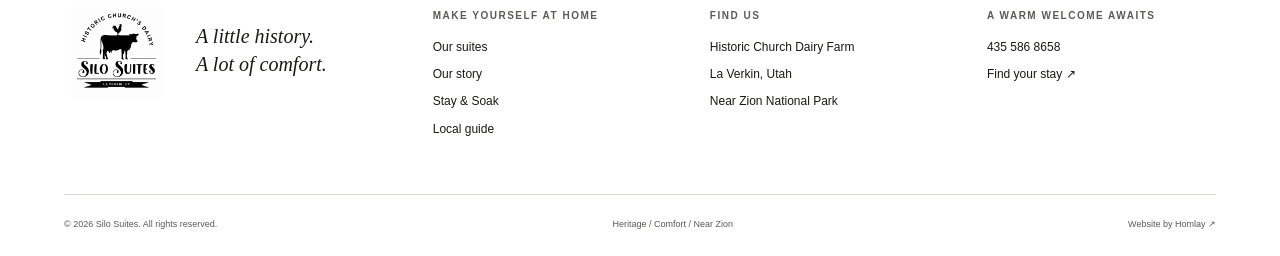
==== commit 26d8e54b: "feat: add elementor templates, build tools, and wordpress design importer plugin" ====
--- a/prototype/index.html
+++ b/prototype/index.html
@@ -7,7 +7,7 @@
   <meta name="description" content="A little history. A lot of comfort. Discover Silo Suites, a boutique stay on a historic dairy farm in La Verkin, Utah, near Zion.">
   <title>Silo Suites — A stay with a story</title>
   <link rel="icon" href="assets/logo.png">
-  <link rel="preload" as="image" href="assets/silo-loft.jpg" fetchpriority="high">
+  <link rel="preload" as="image" href="assets/elementor/The-Silo-Suites-50-1-scaled.jpg" fetchpriority="high">
   <link rel="stylesheet" href="styles.css">
   <script type="module" src="app.mjs"></script>
 </head>
@@ -16,7 +16,7 @@
   <div data-site-header></div>
   <main id="main">
     <section class="hero" aria-labelledby="hero-title">
-      <div class="hero-photo"><img id="hero-image" src="assets/silo-loft.jpg" width="2560" height="1707" alt="A welcoming Silo Suite with original brick, a timber loft, and soft white bedding" fetchpriority="high"></div>
+      <div class="hero-photo"><img id="hero-image" src="assets/elementor/The-Silo-Suites-50-1-scaled.jpg" width="2560" height="1707" alt="A welcoming Silo Suite with original brick, a timber loft, and soft white bedding" fetchpriority="high"></div>
       <div class="hero-shade"></div>
       <div class="hero-content wrap">
         <p class="eyebrow light">A boutique stay in La Verkin, Utah</p>
@@ -53,13 +53,13 @@
 
     <section class="story-section" id="our-story" aria-labelledby="story-heading">
       <div class="wrap story-layout">
-        <figure class="story-photo"><img src="assets/farm-family.jpg" width="543" height="533" loading="lazy" alt="The family behind Silo Suites, photographed outdoors at the farm"><figcaption>A family farm. A new chapter.</figcaption></figure>
+        <figure class="story-photo"><img src="assets/elementor/our_story.jpeg" width="543" height="533" loading="lazy" alt="The family behind Silo Suites, photographed outdoors at the farm"><figcaption>A family farm. A new chapter.</figcaption></figure>
         <div class="story-copy"><p class="eyebrow">The historic Church Dairy Farm</p><h2 id="story-heading">Some places have<br>a story. <em>This one<br>welcomes you in.</em></h2><p>Once a working dairy farm, this land has been part of the Church family's story for generations. Today, its next chapter is a collection of distinctive stays, shaped by the same sense of place.</p><p>Honest materials. Thoughtful details. A warm welcome to our corner of Utah.</p><a class="text-link" href="stays.html" data-carry-dates>Come stay a while <span aria-hidden="true">↗</span></a></div>
       </div>
     </section>
 
     <section class="soak-section wrap section-space" aria-labelledby="soak-heading">
-      <div class="soak-photo"><img src="assets/hot-springs.jpg" width="1500" height="721" loading="lazy" alt="Mineral pools at Zion Canyon Hot Springs beneath the Southern Utah cliffs"></div>
+      <div class="soak-photo"><img src="assets/elementor/DSC04406-2w.jpg" width="1500" height="721" loading="lazy" alt="Mineral pools at Zion Canyon Hot Springs beneath the Southern Utah cliffs"></div>
       <div class="soak-card"><p class="eyebrow">Stay & soak</p><h2 id="soak-heading">A little adventure.<br><em>A long, warm soak.</em></h2><p>Stay at Silo Suites. Soak at Zion Canyon Hot Springs. Make time for both sides of a Southern Utah getaway.</p><a href="hot-springs.html" class="text-link">Discover Stay & Soak <span aria-hidden="true">↗</span></a></div>
       <p class="image-caption">Zion Canyon Hot Springs / A regional experience</p>
     </section>
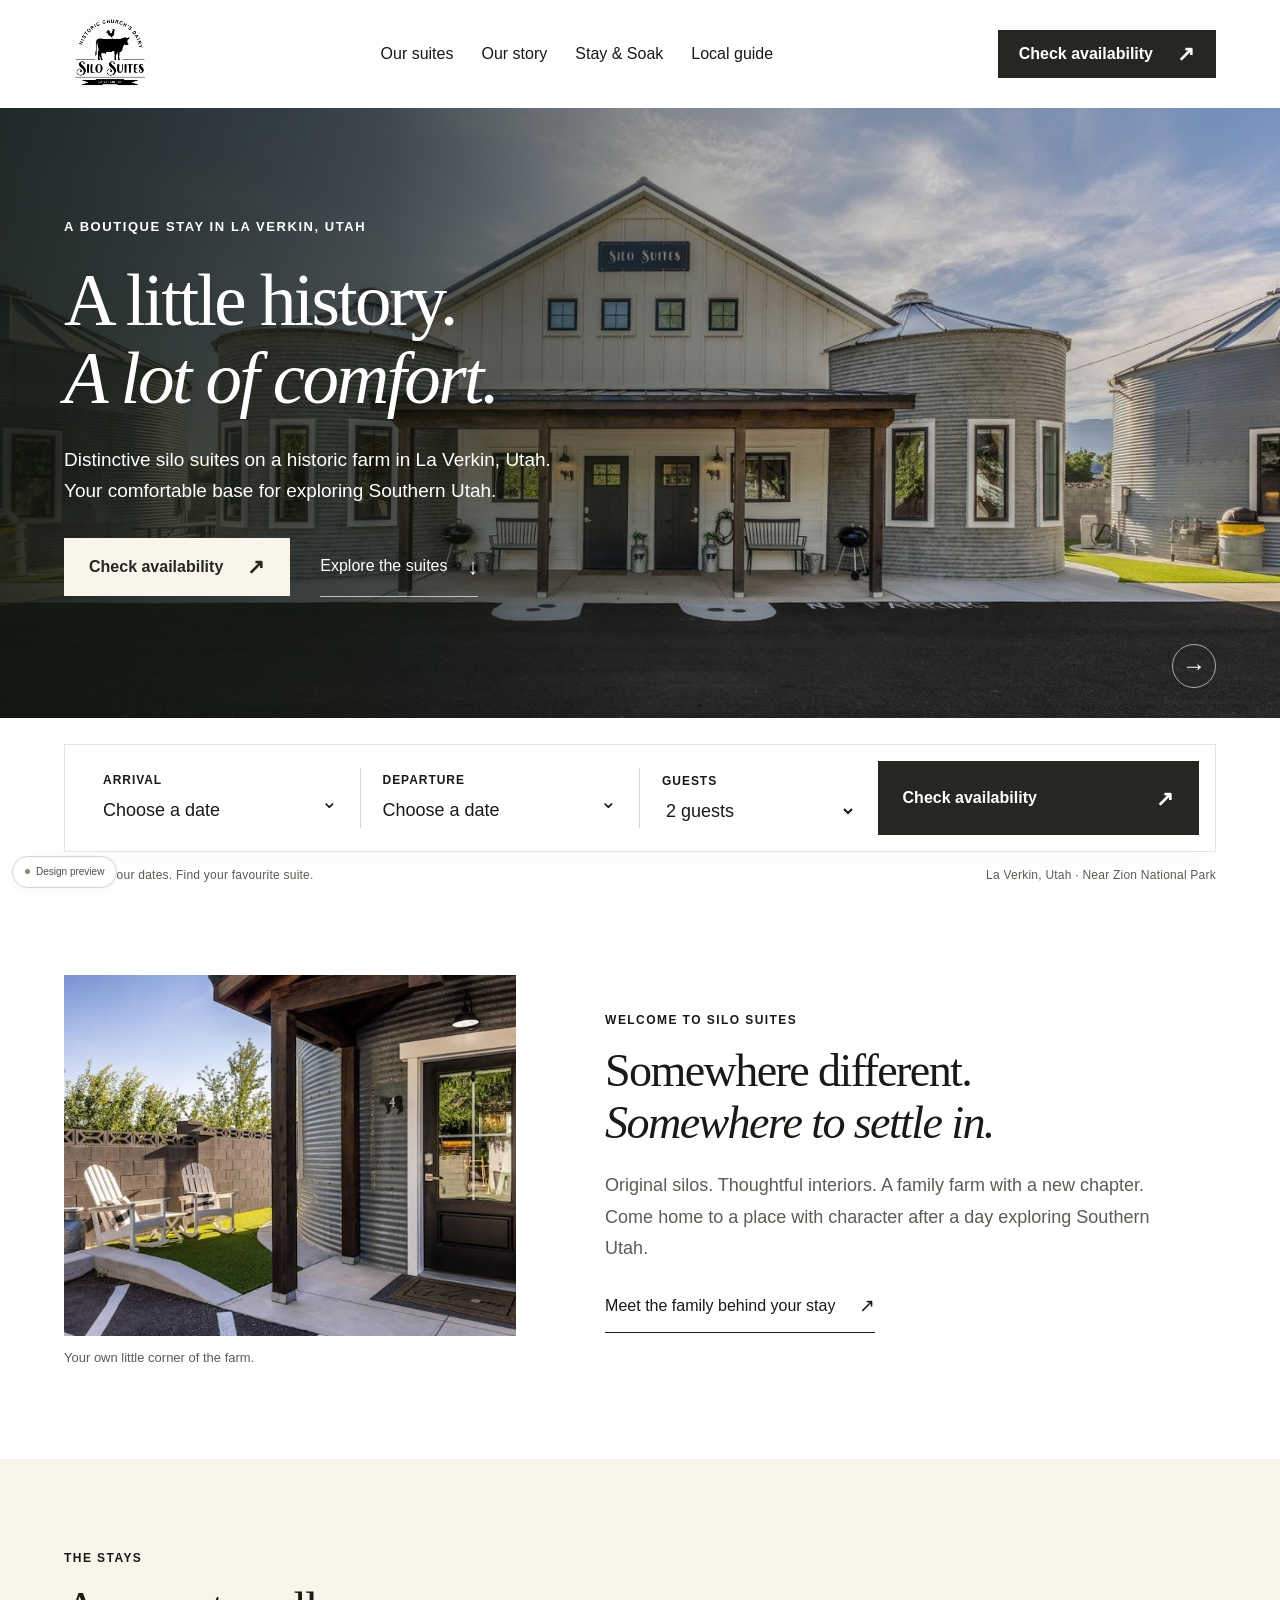
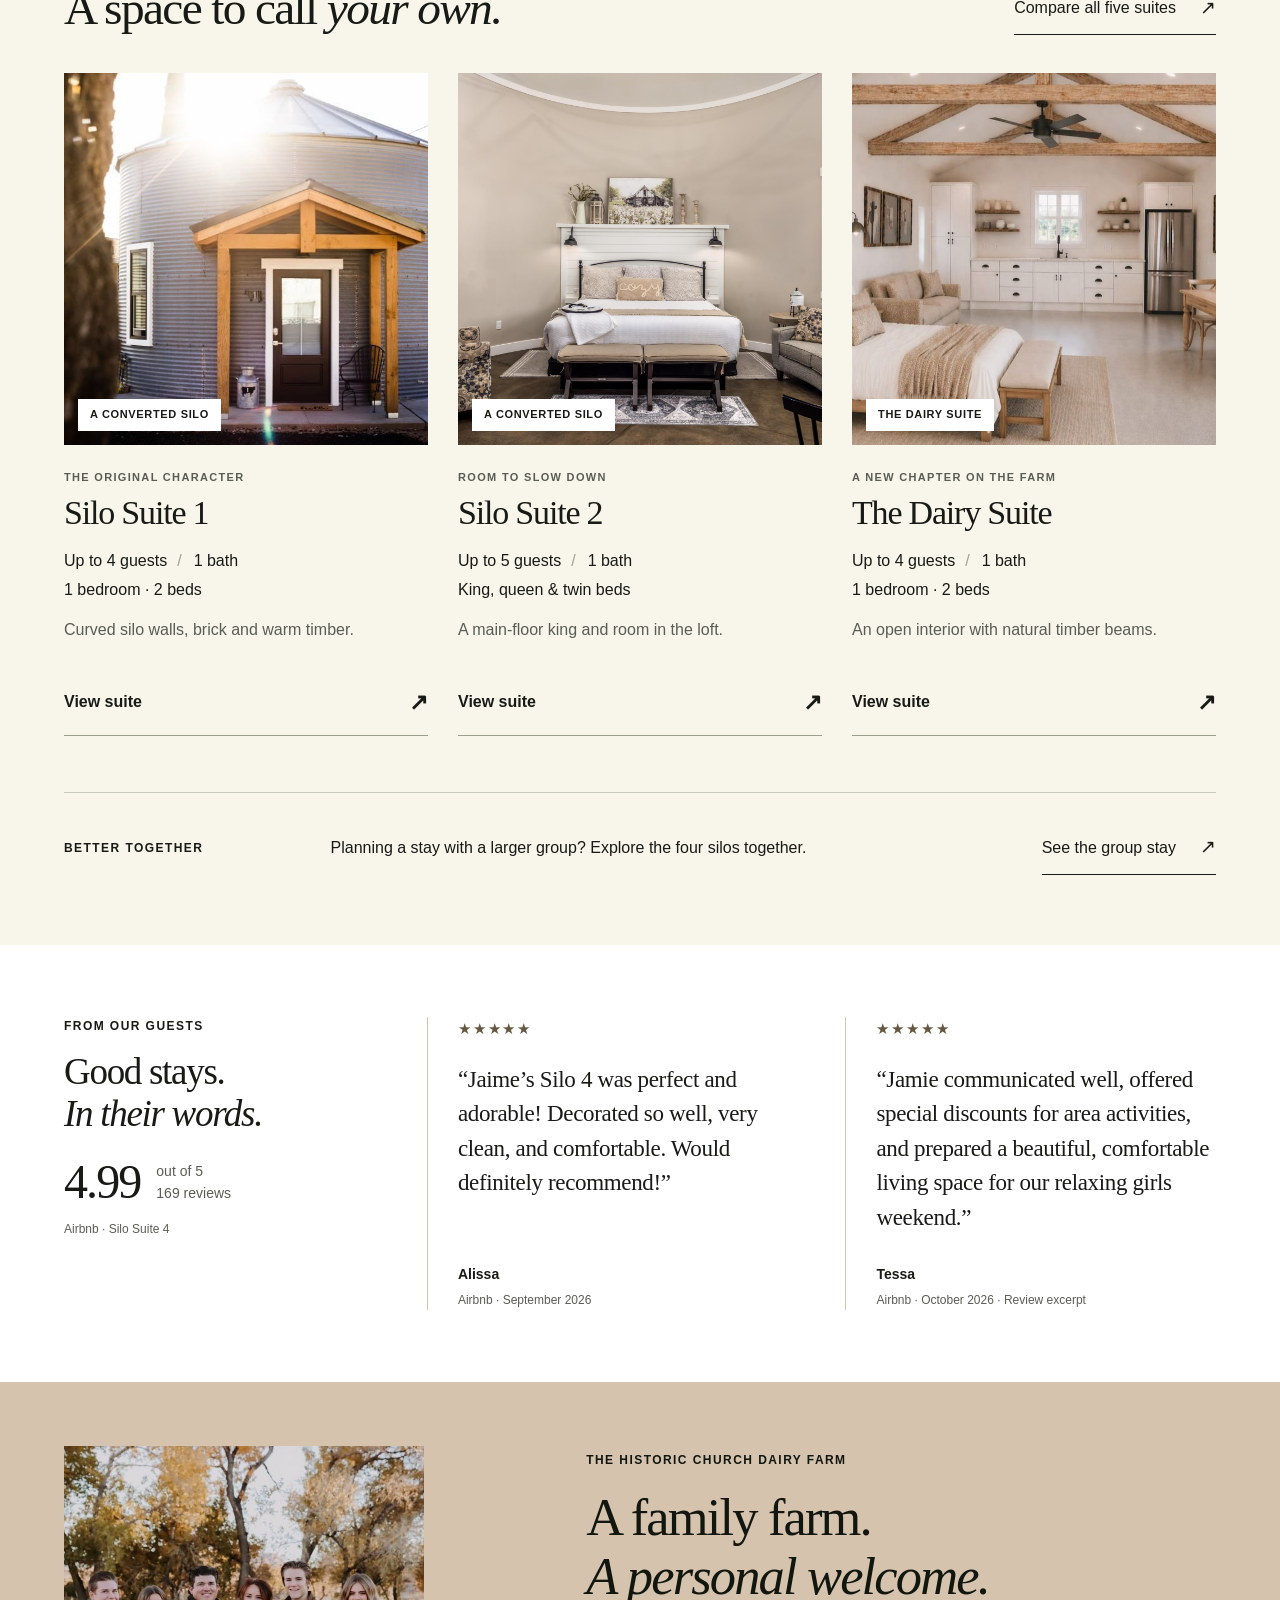
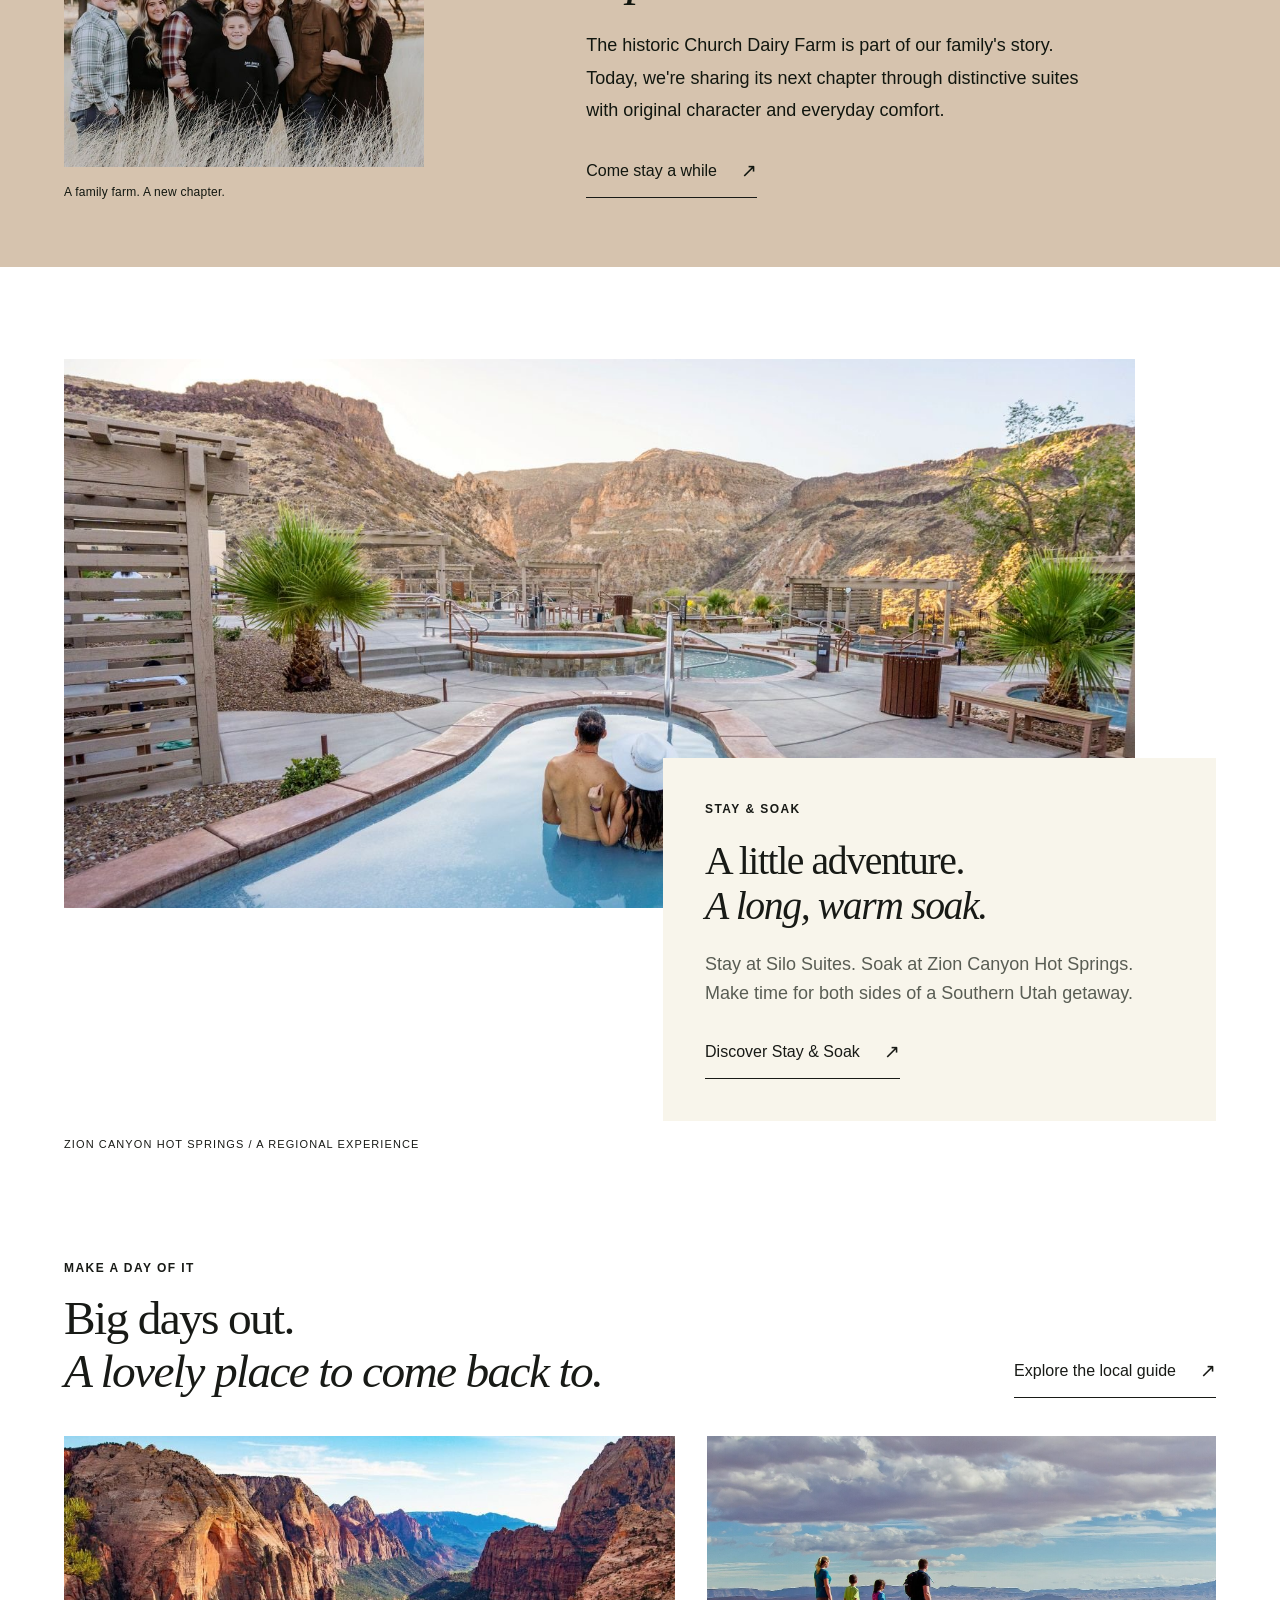
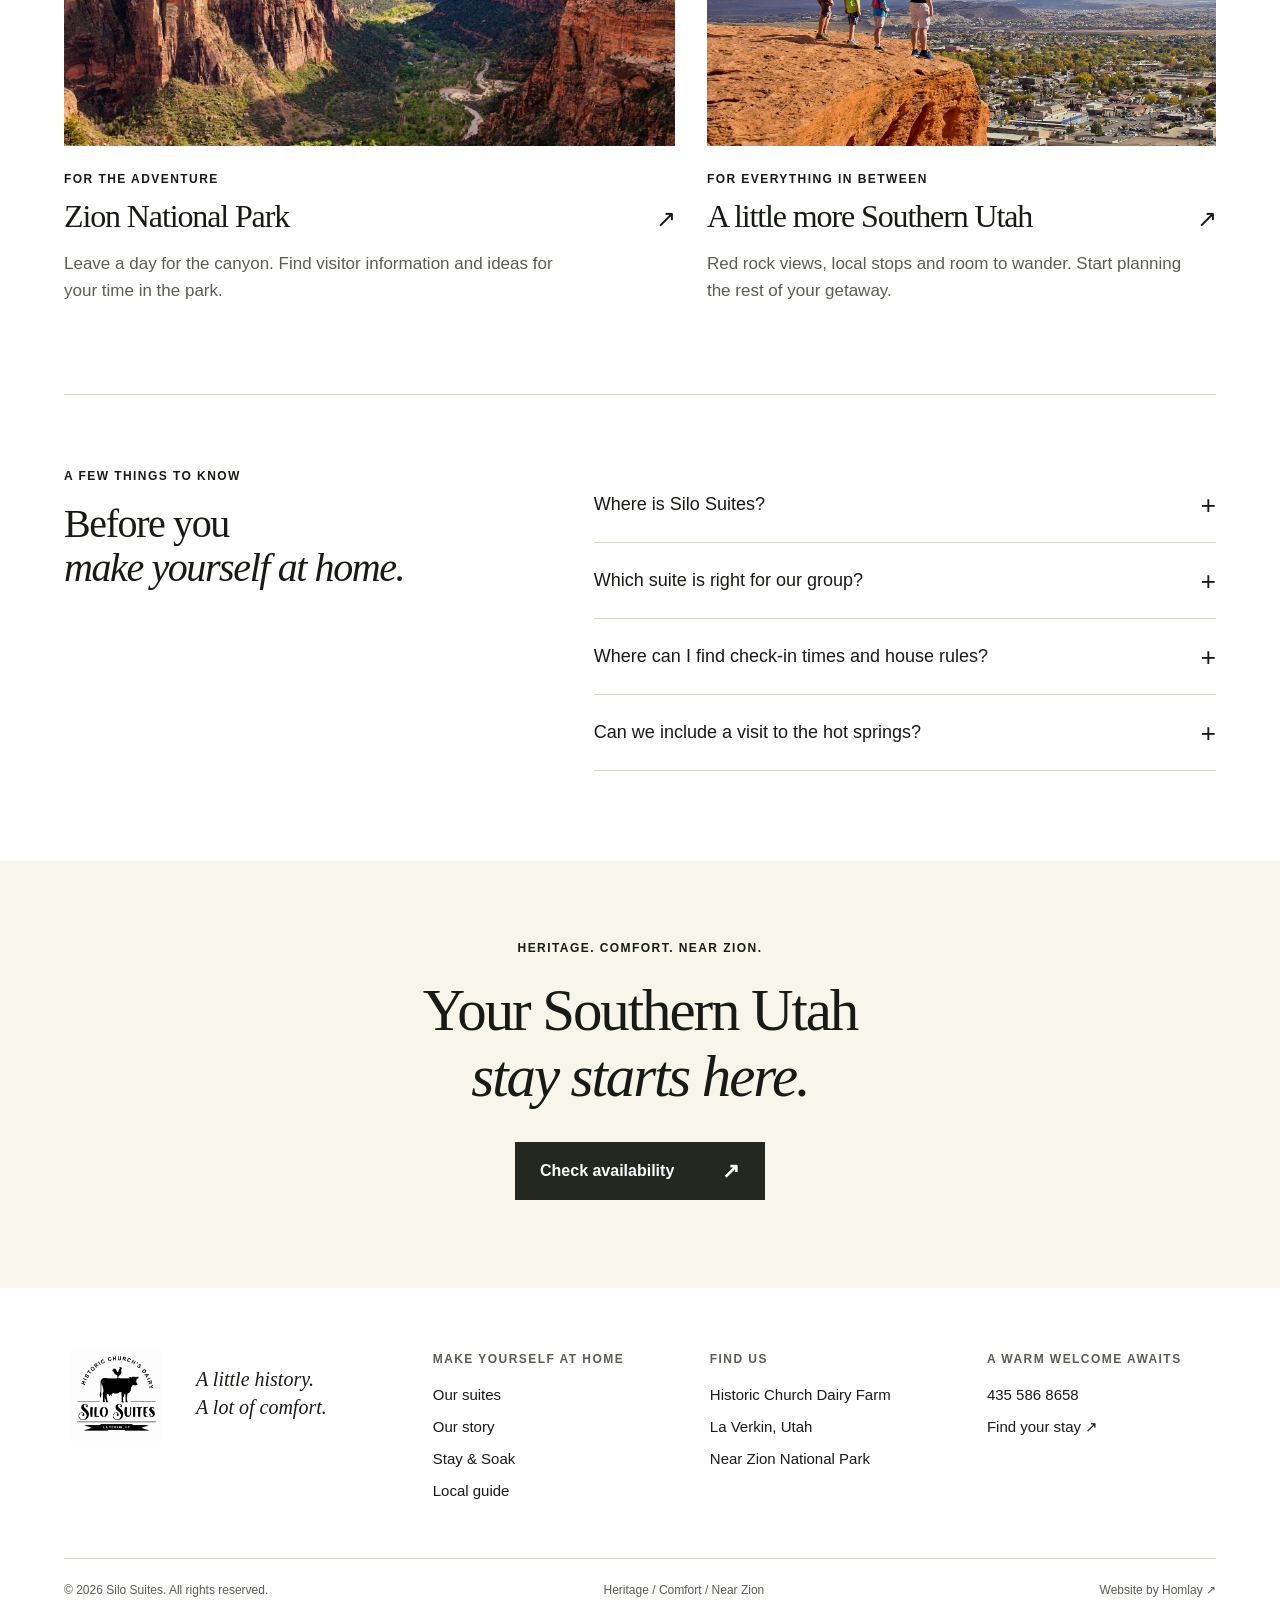
==== commit 64cb3aa9: "feat: redesign homepage layout and update prototype branding and suite cards" ====
--- a/prototype/index.html
+++ b/prototype/index.html
@@ -7,8 +7,9 @@
   <meta name="description" content="A little history. A lot of comfort. Discover Silo Suites, a boutique stay on a historic dairy farm in La Verkin, Utah, near Zion.">
   <title>Silo Suites — A stay with a story</title>
   <link rel="icon" href="assets/logo.png">
-  <link rel="preload" as="image" href="assets/elementor/The-Silo-Suites-50-1-scaled.jpg" fetchpriority="high">
+  <link rel="preload" as="image" href="assets/elementor/The-Silo-Suites-51.jpg" fetchpriority="high">
   <link rel="stylesheet" href="styles.css">
+  <link rel="stylesheet" href="home.css">
   <script type="module" src="app.mjs"></script>
 </head>
 <body data-page="home">
@@ -16,45 +17,51 @@
   <div data-site-header></div>
   <main id="main">
     <section class="hero" aria-labelledby="hero-title">
-      <div class="hero-photo"><img id="hero-image" src="assets/elementor/The-Silo-Suites-50-1-scaled.jpg" width="2560" height="1707" alt="A welcoming Silo Suite with original brick, a timber loft, and soft white bedding" fetchpriority="high"></div>
+      <div class="hero-photo"><img id="hero-image" src="assets/elementor/The-Silo-Suites-51.jpg" width="1500" height="1000" alt="The historic farm building framed by the distinctive round metal silos at Silo Suites" fetchpriority="high"></div>
       <div class="hero-shade"></div>
       <div class="hero-content wrap">
         <p class="eyebrow light">A boutique stay in La Verkin, Utah</p>
         <h1 id="hero-title">A little history.<br><em>A lot of comfort.</em></h1>
-        <p class="hero-description">Thoughtfully reimagined farm stays.<br>A quieter way to experience Southern Utah.</p>
-        <a class="hero-link" href="stays.html" data-carry-dates>Find your place <span aria-hidden="true">↗</span></a>
+        <p class="hero-description">Distinctive silo suites on a historic farm in La Verkin, Utah. Your comfortable base for exploring Southern Utah.</p>
+        <div class="hero-actions"><a class="button button-dark" href="#availability" data-start-search>Check availability <span aria-hidden="true">↗</span></a><a class="hero-link" href="#suites">Explore the suites <span aria-hidden="true">↓</span></a></div>
       </div>
-      <div class="hero-caption"><span id="hero-count">01 / 02</span><span id="hero-label">Inside the silos</span><button id="hero-next" type="button" aria-label="Show the Dairy Suite photograph">→</button></div>
+      <div class="hero-caption"><button id="hero-next" type="button" aria-label="Show the silo interior photograph">→</button></div>
     </section>
 
-    <section class="booking-section wrap" aria-label="Find your stay">
+    <section id="availability" class="booking-section wrap" aria-label="Find your stay">
       <form class="search-form" data-search>
-        <button class="search-date" type="button" data-date-open="in"><span class="eyebrow">Check in</span><span data-date-label="in">Choose a date</span><span class="field-arrow" aria-hidden="true">⌄</span></button>
-        <button class="search-date" type="button" data-date-open="out"><span class="eyebrow">Check out</span><span data-date-label="out">Choose a date</span><span class="field-arrow" aria-hidden="true">⌄</span></button>
-        <label class="search-guests"><span class="eyebrow">Who's coming?</span><select name="guests" aria-label="Number of guests" data-guests></select></label>
-        <button class="button button-olive search-submit" type="submit">Find a stay <span aria-hidden="true">↗</span></button>
+        <button class="search-date" type="button" data-date-open="in"><span class="eyebrow">Arrival</span><span data-date-label="in">Choose a date</span><span class="field-arrow" aria-hidden="true">⌄</span></button>
+        <button class="search-date" type="button" data-date-open="out"><span class="eyebrow">Departure</span><span data-date-label="out">Choose a date</span><span class="field-arrow" aria-hidden="true">⌄</span></button>
+        <label class="search-guests"><span class="eyebrow">Guests</span><select name="guests" aria-label="Number of guests" data-guests></select></label>
+        <button class="button button-dark search-submit" type="submit">Check availability <span aria-hidden="true">↗</span></button>
       </form>
       <p class="search-error" data-search-error role="alert"></p>
-      <div class="booking-caption"><span>YOUR DATES. YOUR OWN LITTLE CORNER.</span><span>HISTORIC FARM CHARACTER, CLOSE TO ZION.</span></div>
+      <div class="booking-caption"><span>Choose your dates. Find your favourite suite.</span><span>La Verkin, Utah · Near Zion National Park</span></div>
     </section>
 
-    <section class="introduction wrap section-space">
-      <p class="eyebrow">Rooted in the past.<br>Ready for your next chapter.</p>
-      <div><h2>A farm story, made<br>for a <em>slower stay.</em></h2><p>Settle into a thoughtfully designed suite on the historic Church Dairy Farm. Here, original character meets everyday comfort, with the landscapes of Southern Utah waiting just beyond your door.</p><a href="#our-story" class="text-link">Get to know Silo Suites <span aria-hidden="true">↗</span></a></div>
+    <section class="introduction wrap section-space" aria-labelledby="intro-heading">
+      <figure class="intro-detail"><img src="assets/elementor/5c56e762-8c5c-4fe6-abbb-eec232e9355e-1.jpeg" width="720" height="480" loading="lazy" alt="Two white chairs beside the curved metal wall and timber porch of a silo"><figcaption>Your own little corner of the farm.</figcaption></figure>
+      <div><p class="eyebrow">Welcome to Silo Suites</p><h2 id="intro-heading">Somewhere different.<br><em>Somewhere to settle in.</em></h2><p>Original silos. Thoughtful interiors. A family farm with a new chapter. Come home to a place with character after a day exploring Southern Utah.</p><a href="#our-story" class="text-link">Meet the family behind your stay <span aria-hidden="true">↗</span></a></div>
     </section>
 
     <section class="suites-section section-space" id="suites" aria-labelledby="suites-heading">
       <div class="wrap">
-        <div class="section-heading"><div><p class="eyebrow">The stays</p><h2 id="suites-heading">A space to call <em>your own.</em></h2></div><a class="text-link" href="stays.html" data-carry-dates>Explore all suites <span aria-hidden="true">↗</span></a></div>
+        <div class="section-heading"><div><p class="eyebrow">The stays</p><h2 id="suites-heading">A space to call <em>your own.</em></h2></div><a class="text-link" href="stays.html" data-carry-dates>Compare all five suites <span aria-hidden="true">↗</span></a></div>
         <div class="suite-grid" data-featured></div>
-        <div class="group-note"><span class="eyebrow">Better together</span><p>Coming with your favourite people? Make all four silos yours.</p><a class="text-link" href="suite.html?id=all-silos" data-carry-dates>Explore group stays <span aria-hidden="true">↗</span></a></div>
+        <div class="group-note"><span class="eyebrow">Better together</span><p>Planning a stay with a larger group? Explore the four silos together.</p><a class="text-link" href="suite.html?id=all-silos" data-carry-dates>See the group stay <span aria-hidden="true">↗</span></a></div>
       </div>
+    </section>
+
+    <section class="guest-reviews wrap" aria-labelledby="reviews-heading">
+      <div class="review-intro"><p class="eyebrow">From our guests</p><h2 id="reviews-heading">Good stays.<br><em>In their words.</em></h2><p class="review-rating"><strong>4.99</strong><span>out of 5<br>169 reviews</span></p><p class="review-source">Airbnb · Silo Suite 4</p></div>
+      <figure class="review-quote"><p class="review-stars" aria-label="5 out of 5 stars">★★★★★</p><blockquote>“Jaime’s Silo 4 was perfect and adorable! Decorated so well, very clean, and comfortable. Would definitely recommend!”</blockquote><figcaption><strong>Alissa</strong><span>Airbnb · September 2026</span></figcaption></figure>
+      <figure class="review-quote"><p class="review-stars" aria-label="5 out of 5 stars">★★★★★</p><blockquote>“Jamie communicated well, offered special discounts for area activities, and prepared a beautiful, comfortable living space for our relaxing girls weekend.”</blockquote><figcaption><strong>Tessa</strong><span>Airbnb · October 2026 · Review excerpt</span></figcaption></figure>
     </section>
 
     <section class="story-section" id="our-story" aria-labelledby="story-heading">
       <div class="wrap story-layout">
         <figure class="story-photo"><img src="assets/elementor/our_story.jpeg" width="543" height="533" loading="lazy" alt="The family behind Silo Suites, photographed outdoors at the farm"><figcaption>A family farm. A new chapter.</figcaption></figure>
-        <div class="story-copy"><p class="eyebrow">The historic Church Dairy Farm</p><h2 id="story-heading">Some places have<br>a story. <em>This one<br>welcomes you in.</em></h2><p>Once a working dairy farm, this land has been part of the Church family's story for generations. Today, its next chapter is a collection of distinctive stays, shaped by the same sense of place.</p><p>Honest materials. Thoughtful details. A warm welcome to our corner of Utah.</p><a class="text-link" href="stays.html" data-carry-dates>Come stay a while <span aria-hidden="true">↗</span></a></div>
+        <div class="story-copy"><p class="eyebrow">The historic Church Dairy Farm</p><h2 id="story-heading">A family farm.<br><em>A personal welcome.</em></h2><p>The historic Church Dairy Farm is part of our family's story. Today, we're sharing its next chapter through distinctive suites with original character and everyday comfort.</p><a class="text-link" href="stays.html" data-carry-dates>Come stay a while <span aria-hidden="true">↗</span></a></div>
       </div>
     </section>
 
@@ -65,11 +72,13 @@
     </section>
 
     <section class="guide-section wrap section-space" aria-labelledby="guide-heading">
-      <div><p class="eyebrow">A few local favourites</p><h2 id="guide-heading">Out here, there's<br>room to <em>wander.</em></h2><p>Big landscapes, small-town stops, and a good cup of coffee. A few places we think you'll love, close to your home for the weekend.</p><a href="local-guide.html" class="text-link">Open the local guide <span aria-hidden="true">↗</span></a></div>
-      <div class="guide-list"><a href="local-guide.html#zion"><span class="guide-number">01</span><span><span class="eyebrow">For the adventure</span><strong>Zion National Park</strong></span><span aria-hidden="true">↗</span></a><a href="local-guide.html#sand-hollow"><span class="guide-number">02</span><span><span class="eyebrow">For a change of pace</span><strong>Sand Hollow</strong></span><span aria-hidden="true">↗</span></a><a href="local-guide.html#food"><span class="guide-number">03</span><span><span class="eyebrow">For the little moments</span><strong>A taste of local life</strong></span><span aria-hidden="true">↗</span></a></div>
+      <div class="section-heading"><div><p class="eyebrow">Make a day of it</p><h2 id="guide-heading">Big days out.<br><em>A lovely place to come back to.</em></h2></div><a href="local-guide.html" class="text-link">Explore the local guide <span aria-hidden="true">↗</span></a></div>
+      <div class="destination-cards"><a class="destination-card" href="local-guide.html#zion"><div class="destination-photo"><img src="assets/elementor/Zion-national-park11.jpg" width="900" height="506" loading="lazy" alt="Sunlit sandstone cliffs above the green valley in Zion National Park"></div><div class="destination-copy"><p class="eyebrow">For the adventure</p><h3>Zion National Park <span aria-hidden="true">↗</span></h3><p>Leave a day for the canyon. Find visitor information and ideas for your time in the park.</p></div></a><a class="destination-card" href="local-guide.html"><div class="destination-photo"><img src="assets/elementor/pioneerpark-stgeorge-family-hiking-19-e1603479587211.jpg" width="1600" height="1041" loading="lazy" alt="A family taking in a sweeping view from the red rocks above St. George"></div><div class="destination-copy"><p class="eyebrow">For everything in between</p><h3>A little more Southern Utah <span aria-hidden="true">↗</span></h3><p>Red rock views, local stops and room to wander. Start planning the rest of your getaway.</p></div></a></div>
     </section>
 
-    <section class="closing-section"><div class="wrap"><p class="eyebrow">Heritage. Comfort. Near Zion.</p><h2>Make room for<br><em>a little history.</em></h2><a href="#main" class="button button-dark" data-start-search>Find your stay <span aria-hidden="true">↗</span></a></div></section>
+    <section class="home-faq wrap" aria-labelledby="faq-heading"><div><p class="eyebrow">A few things to know</p><h2 id="faq-heading">Before you<br><em>make yourself at home.</em></h2></div><div class="faq-list"><details><summary>Where is Silo Suites?</summary><p>You'll find us on the historic Church Dairy Farm in La Verkin, Utah, near Zion National Park. Visit your suite page for location information.</p></details><details><summary>Which suite is right for our group?</summary><p>Our individual suites accommodate up to 4 or 5 guests. Compare bedrooms, beds and amenities on the suite pages. For a larger gathering, explore the All Four Silos option and confirm its booking arrangements with us.</p></details><details><summary>Where can I find check-in times and house rules?</summary><p>Each suite page includes its own arrival information, amenities, house rules and cancellation terms. Review the details for your chosen suite before booking.</p></details><details><summary>Can we include a visit to the hot springs?</summary><p>Zion Canyon Hot Springs is a regional experience featured in our Stay &amp; Soak guide. Visit that page for details, and confirm the current guest offer before purchasing.</p></details></div></section>
+
+    <section class="closing-section"><div class="wrap"><p class="eyebrow">Heritage. Comfort. Near Zion.</p><h2>Your Southern Utah<br><em>stay starts here.</em></h2><a href="#main" class="button button-dark" data-start-search>Check availability <span aria-hidden="true">↗</span></a></div></section>
   </main>
   <div data-site-footer></div>
   <noscript><p class="no-script">Please enable JavaScript for date selection and the interactive design preview.</p></noscript>
--- a/prototype/home.css
+++ b/prototype/home.css
@@ -0,0 +1,188 @@
+/* Homepage review iteration. Kept separate from the approved property styles. */
+body { font-size: 18px; }
+.eyebrow { font-size: 12px; letter-spacing: .12em; line-height: 1.6; }
+.text-link { font-size: 16px; gap: 24px; }
+.button { font-size: 16px; font-weight: 600; min-height: 58px; padding: 17px 24px; gap: 24px; }
+.button-dark { background: #252820; color: #fff; }
+.button-dark:hover { background: #414a39; }
+.header-actions .button { background: #252820; color: #fff; }
+.header-actions .button:hover { background: #414a39; }
+.desktop-nav a { font-size: 16px; }
+.site-header { gap: 28px; }
+.desktop-nav { gap: 28px; }
+.section-space { padding-block: 90px; }
+.hero { height: clamp(610px, 47vw, 740px); }
+.hero-photo img { object-position: center 57%; }
+.hero-shade { background: linear-gradient(90deg, rgba(15,20,13,.86) 0%, rgba(15,20,13,.68) 30%, rgba(15,20,13,.24) 63%, rgba(15,20,13,.03) 100%); }
+.hero-content { padding-bottom: 12px; }
+.hero-content h1 { font-size: clamp(54px, 5.7vw, 86px); }
+.hero-content .eyebrow { margin-bottom: 24px; font-size: 13px; }
+.hero-description { max-width: 490px; font-size: 19px; line-height: 1.65; margin-top: 26px; }
+.hero-actions { display: flex; gap: 30px; align-items: center; flex-wrap: wrap; margin-top: 30px; }
+.hero-actions .button { background: var(--cream); color: #252820; border: 1px solid var(--cream); }
+.hero-actions .button:hover { background: var(--tan); border-color: var(--tan); }
+.hero-link { margin-top: 0; font-size: 16px; gap: 20px; }
+.hero-caption { bottom: 30px; font-size: 12px; }
+.booking-section { margin-top: 0; padding-top: 26px; }
+.search-form { padding: 16px; min-height: 108px; box-shadow: 0 8px 30px #00000006; }
+.search-date, .search-guests { padding-inline: 22px; }
+.search-date .eyebrow, .search-guests .eyebrow { font-size: 12px; letter-spacing: .08em; }
+.search-date [data-date-label], .search-guests select { font-size: 18px; }
+.search-submit { min-height: 70px; }
+.booking-caption { font-size: 12px; letter-spacing: .02em; margin-top: 14px; }
+.introduction { grid-template-columns: .85fr 1.15fr; gap: clamp(45px, 7vw, 110px); align-items: center; }
+.intro-detail { max-width: 470px; }
+.intro-detail img { width: 100%; aspect-ratio: 1.25; object-fit: cover; }
+.intro-detail figcaption { font-size: 13px; color: var(--muted); margin-top: 12px; }
+.introduction h2 { font-size: clamp(35px, 3.6vw, 53px); margin-top: 15px; }
+.introduction p:not(.eyebrow) { font-size: 18px; margin-top: 22px; line-height: 1.75; }
+.suites-section { padding-bottom: 70px; }
+.section-heading { margin-bottom: 38px; }
+.section-heading h2 { font-size: clamp(36px, 3.7vw, 54px); }
+.suite-grid { column-gap: 30px; }
+.suite-image { aspect-ratio: .98; }
+.suite-image .image-label { padding: 7px 12px; font-size: 11px; letter-spacing: .06em; }
+.suite-card .eyebrow { font-size: 11px; margin-top: 24px; }
+.suite-card h3 { font-size: 34px; margin-top: 8px; }
+.suite-facts { font-size: 16px; margin-top: 15px; color: var(--ink); gap: 10px; }
+.suite-beds { font-size: 16px; margin-top: 4px; color: var(--ink); }
+.suite-feature { font-size: 16px; margin-top: 14px; color: var(--muted); min-height: 52px; }
+.suite-card .card-bottom { font-size: 16px; font-weight: 600; border-color: #999f8c; padding-block: 15px; }
+.group-note { grid-template-columns: .6fr 1.7fr auto; gap: 24px; }
+.group-note p, .group-note .text-link { font-size: 16px; }
+.story-section { padding-block: 64px; color: #11160f; background: var(--tan); }
+.story-layout { grid-template-columns: .8fr 1.2fr; gap: clamp(50px, 8vw, 120px); }
+.story-photo { max-width: 360px; }
+.story-photo img { aspect-ratio: 1.12; border: 0; }
+.story-photo figcaption { font-size: 12px; text-transform: none; letter-spacing: .02em; }
+.story-copy .eyebrow { margin-bottom: 18px; }
+.story-copy h2 { font-size: clamp(39px, 4.1vw, 58px); }
+.story-copy p:not(.eyebrow) { font-size: 18px; max-width: 520px; margin-top: 24px; color: #11160f; }
+.story-copy .text-link { margin-top: 18px; }
+.soak-section { padding-top: 92px; padding-bottom: 55px; }
+.soak-photo { width: 93%; }
+.soak-photo img { aspect-ratio: 1.95; }
+.soak-card { width: 48%; padding: 42px; margin-top: -150px; }
+.soak-card p:not(.eyebrow) { font-size: 18px; }
+.image-caption { font-size: 11px; }
+.guide-section { display: block; padding-top: 50px; }
+.guide-section h2 { margin-top: 0; }
+.guide-section .text-link { margin-top: 0; }
+.destination-cards { display: grid; grid-template-columns: 1.2fr 1fr; gap: 32px; }
+.destination-photo { overflow: hidden; }
+.destination-photo img { width: 100%; height: 310px; object-fit: cover; transition: transform .5s; }
+.destination-card:hover img { transform: scale(1.025); }
+.destination-copy { padding-top: 24px; }
+.guide-section .destination-copy .eyebrow { margin: 0; }
+.destination-copy h3 { display: flex; align-items: baseline; justify-content: space-between; gap: 20px; font-size: 32px; margin-top: 10px; }
+.destination-copy h3 span { font: 24px var(--sans); }
+.guide-section .destination-copy p:not(.eyebrow) { font-size: 17px; margin-top: 15px; max-width: 500px; }
+.home-faq { border-top: 1px solid var(--rule); display: grid; grid-template-columns: .85fr 1.15fr; gap: 70px; padding-block: 72px 90px; }
+.home-faq h2 { font-size: 40px; margin-top: 15px; }
+.faq-list details { border-bottom: 1px solid var(--rule); }
+.faq-list summary { cursor: pointer; font-size: 18px; padding: 23px 32px 23px 0; list-style: none; position: relative; }
+.faq-list summary::-webkit-details-marker { display: none; }
+.faq-list summary::after { content: '+'; position: absolute; right: 0; top: 18px; font-size: 26px; font-weight: 400; }
+.faq-list details[open] summary::after { content: '−'; }
+.faq-list details p { color: var(--muted); font-size: 16px; padding: 0 28px 24px 0; }
+.closing-section { padding-block: 78px 88px; }
+.closing-section h2 { font-size: clamp(44px, 4.6vw, 66px); }
+.closing-section .button { min-width: 250px; }
+.footer-column a, .footer-column > p:not(.eyebrow) { font-size: 15px; }
+.footer-bottom { font-size: 12px; }
+@media (max-width: 1100px) {
+  .desktop-nav { gap: 18px; }
+  .desktop-nav a { font-size: 14px; }
+  .header-actions .button { font-size: 14px; padding-inline: 18px; gap: 15px; }
+  .search-form { grid-template-columns: 1fr 1fr .7fr 1.2fr; }
+  .search-date, .search-guests { padding-inline: 16px; }
+  .search-submit { font-size: 14px; gap: 12px; padding-inline: 18px; }
+  .group-note { grid-template-columns: 1fr; gap: 10px; justify-items: start; }
+}
+@media (max-width: 760px) {
+  body { font-size: 17px; }
+  .section-space { padding-block: 58px; }
+  .site-header { gap: 12px; }
+  .header-actions { gap: 12px; }
+  .header-actions .button { font-size: 13px; gap: 10px; padding: 12px; }
+  .header-actions .button span { display: none; }
+  .menu-toggle { font-size: 14px; }
+  .hero { height: 640px; }
+  .hero-photo img { object-position: 58% center; }
+  .hero-shade { background: linear-gradient(0deg, rgba(15,20,13,.88), rgba(15,20,13,.62) 48%, rgba(15,20,13,.05) 100%); }
+  .hero-content { justify-content: flex-end; padding-bottom: 88px; }
+  .hero-content .eyebrow { font-size: 11px; margin-bottom: 17px; }
+  .hero-content h1 { font-size: clamp(44px, 9vw, 64px); }
+  .hero-description { font-size: 17px; margin-top: 22px; max-width: 430px; }
+  .hero-actions { margin-top: 24px; gap: 18px; }
+  .hero-actions .button { min-height: 54px; font-size: 15px; padding: 14px 18px; gap: 20px; }
+  .hero-link { font-size: 15px; gap: 12px; }
+  .hero-caption { bottom: 20px; }
+  .hero-caption > span:nth-child(2) { display: inline; font-size: 11px; }
+  .booking-section { padding-top: 20px; margin-top: 0; }
+  .search-form { grid-template-columns: 1fr 1fr; padding: 10px; }
+  .search-date { padding: 10px 14px; min-height: 80px; }
+  .search-date .eyebrow, .search-guests .eyebrow { font-size: 11px; }
+  .search-date [data-date-label], .search-guests select { font-size: 16px; }
+  .search-guests { padding: 14px; }
+  .search-submit { font-size: 14px; padding-inline: 14px; min-height: 60px; }
+  .search-submit span { display: none; }
+  .booking-caption { font-size: 11px; }
+  .introduction { grid-template-columns: 1fr; gap: 28px; }
+  .intro-detail { max-width: none; }
+  .intro-detail img { aspect-ratio: 1.6; }
+  .introduction h2 { font-size: 37px; }
+  .introduction p:not(.eyebrow) { font-size: 17px; }
+  .section-heading h2 { font-size: 38px; }
+  .suite-grid { grid-template-columns: 1fr; gap: 40px; }
+  .suite-image { aspect-ratio: 1.2; }
+  .suite-card h3 { font-size: 32px; }
+  .suite-card .eyebrow { margin-top: 18px; }
+  .suite-feature { min-height: 0; }
+  .story-section { padding-block: 50px; }
+  .story-layout { grid-template-columns: 1fr; gap: 30px; }
+  .story-photo { max-width: none; }
+  .story-photo img { aspect-ratio: 1.3; }
+  .story-copy h2 { font-size: 42px; }
+  .story-copy p:not(.eyebrow) { font-size: 17px; }
+  .soak-section { padding-block: 60px 36px; }
+  .soak-photo { width: 100%; }
+  .soak-photo img { aspect-ratio: 1.1; }
+  .soak-card { width: calc(100% - 20px); padding: 30px 25px; margin-top: -40px; }
+  .soak-card p:not(.eyebrow) { font-size: 17px; }
+  .destination-cards { grid-template-columns: 1fr; gap: 36px; }
+  .destination-photo img { height: auto; aspect-ratio: 1.45; }
+  .destination-copy { padding-top: 18px; }
+  .destination-copy h3 { font-size: 30px; }
+  .home-faq { grid-template-columns: 1fr; gap: 24px; padding-block: 48px 58px; }
+  .home-faq h2 { font-size: 36px; }
+  .faq-list summary { font-size: 17px; }
+  .closing-section { padding-block: 60px; }
+  .footer-bottom { font-size: 11px; }
+}
+@media (max-width: 380px) {
+  .hero-actions { gap: 10px 18px; }
+  .hero-content { padding-bottom: 75px; }
+  .hero { height: 680px; }
+}
+@media (prefers-reduced-motion: reduce) {
+  .destination-photo img { transition: none; }
+}
+
+.guest-reviews { display: grid; grid-template-columns: .85fr 1fr 1fr; gap: 48px; padding-block: 72px; }
+.review-intro h2 { font-size: 37px; margin-top: 15px; }
+.review-rating { display: flex; gap: 16px; align-items: center; margin-top: 24px; }
+.review-rating strong { font: 48px/1 var(--serif); letter-spacing: -.04em; }
+.review-rating span { font-size: 14px; line-height: 1.6; color: var(--muted); }
+.review-source { font-size: 12px; color: var(--muted); margin-top: 14px; }
+.review-quote { border-left: 1px solid var(--tan); padding-left: 30px; display: flex; flex-direction: column; }
+.review-stars { font-size: 15px; letter-spacing: .12em; color: #645840; }
+.review-quote blockquote { margin: 22px 0 28px; font: 23px/1.5 var(--serif); letter-spacing: -.015em; }
+.review-quote figcaption { margin-top: auto; font-size: 14px; }
+.review-quote figcaption strong, .review-quote figcaption span { display: block; }
+.review-quote figcaption span { font-size: 12px; margin-top: 5px; color: var(--muted); }
+@media (max-width: 760px) {
+  .guest-reviews { grid-template-columns: 1fr; gap: 30px; padding-block: 55px; }
+  .review-quote { border-left: 0; border-top: 1px solid var(--tan); padding: 25px 0 0; }
+  .review-quote blockquote { font-size: 24px; margin-top: 18px; }
+}
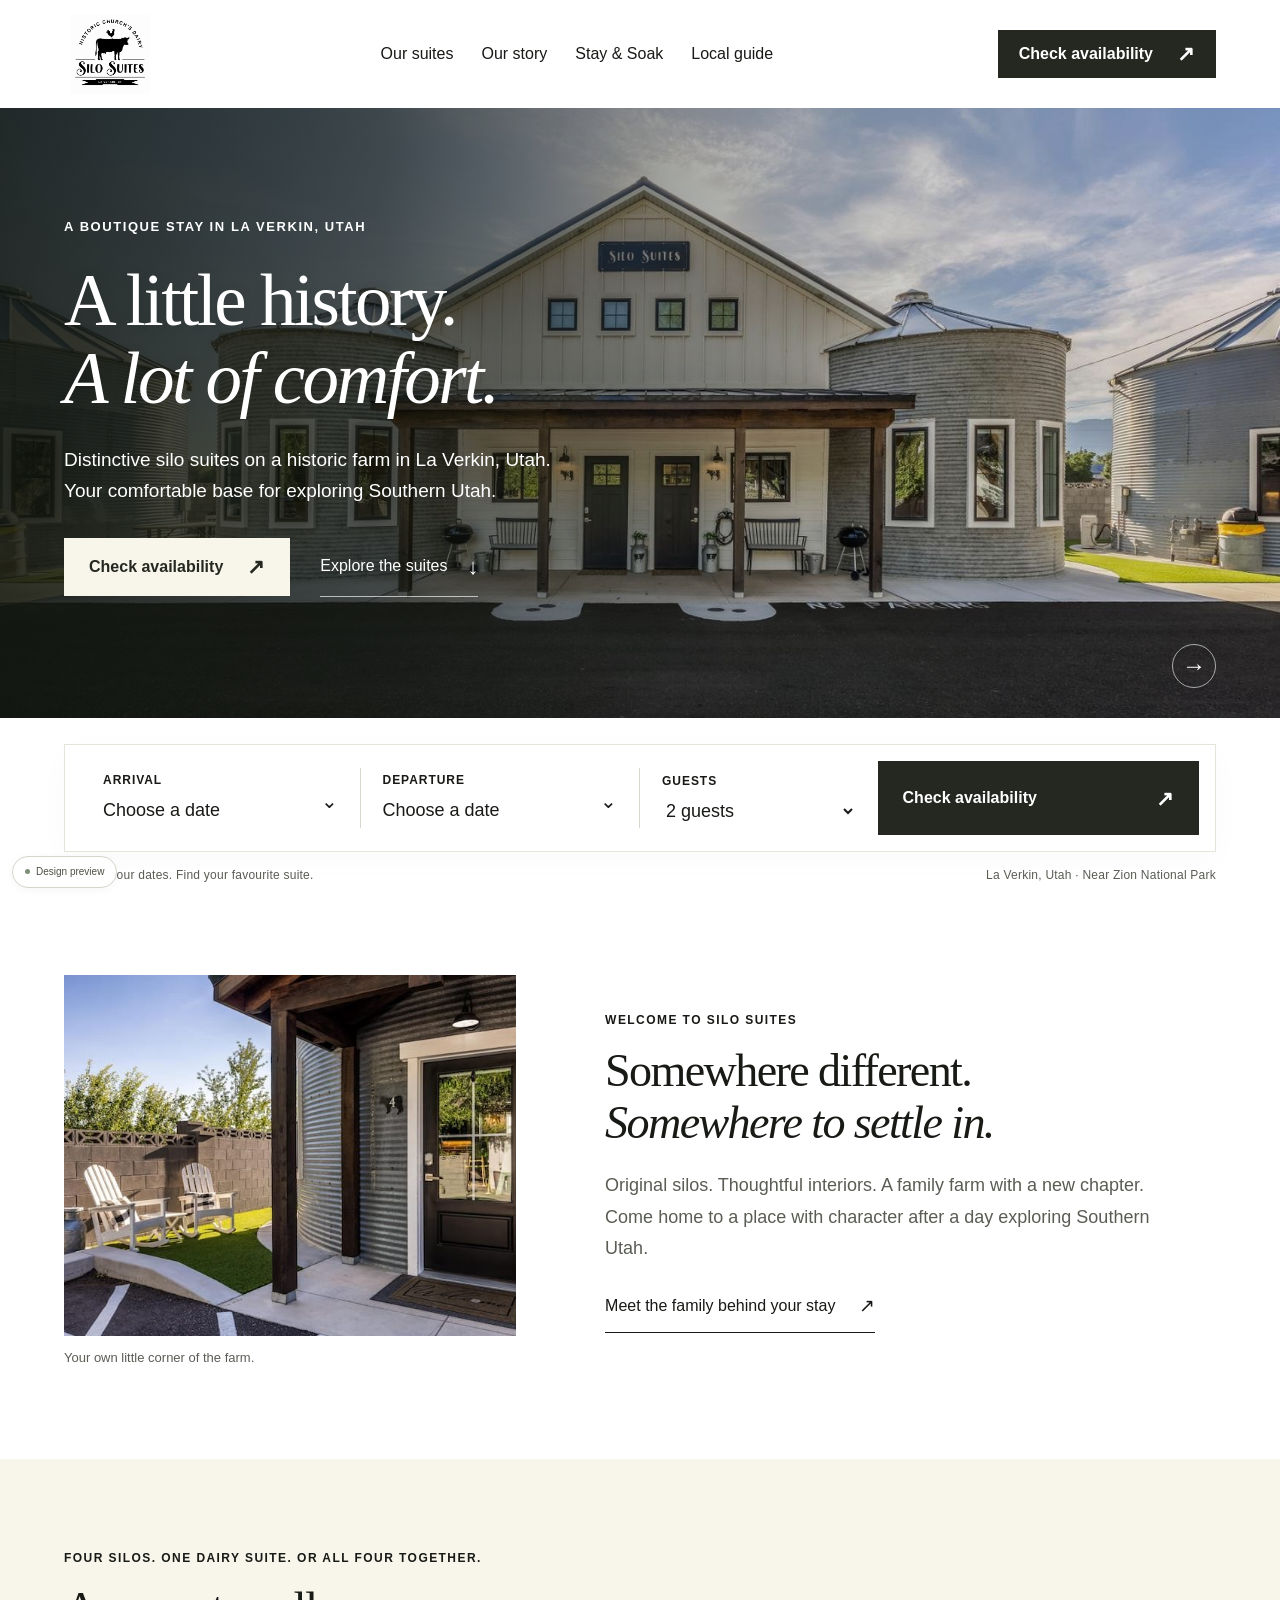
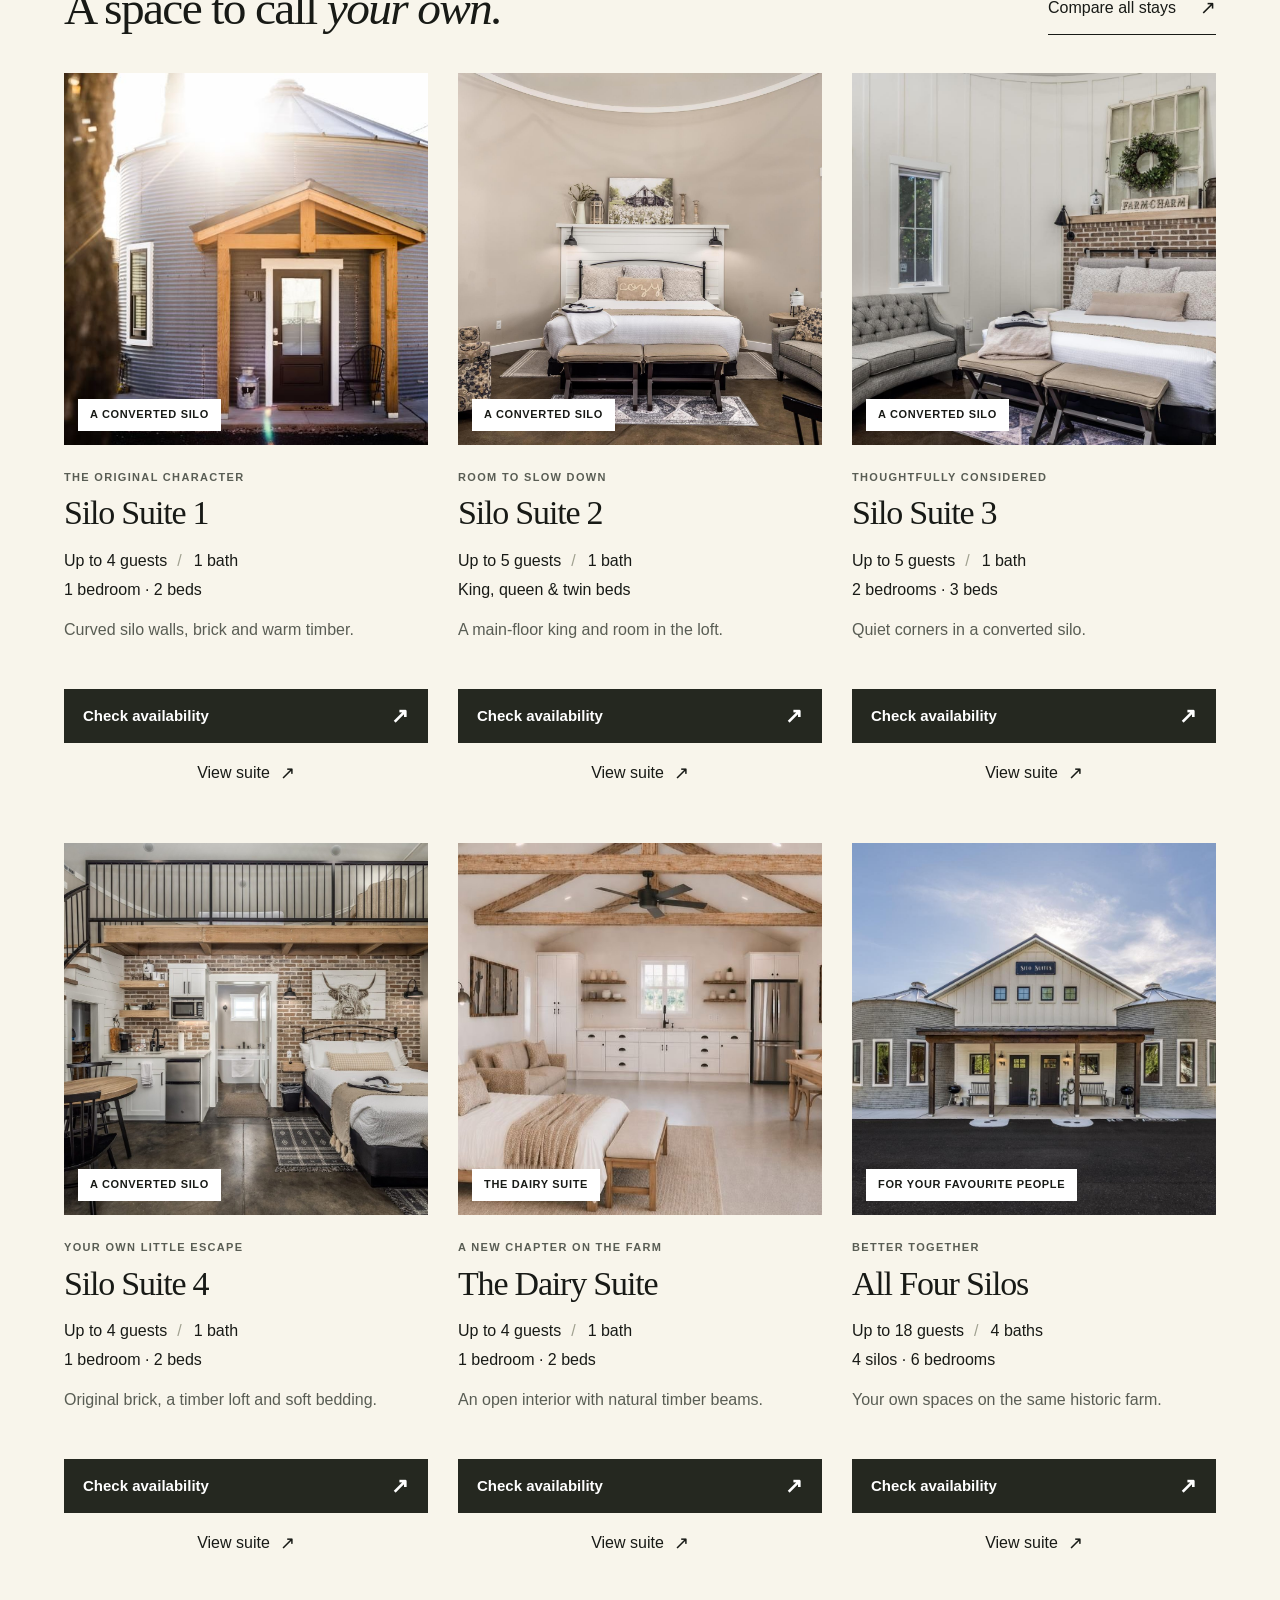
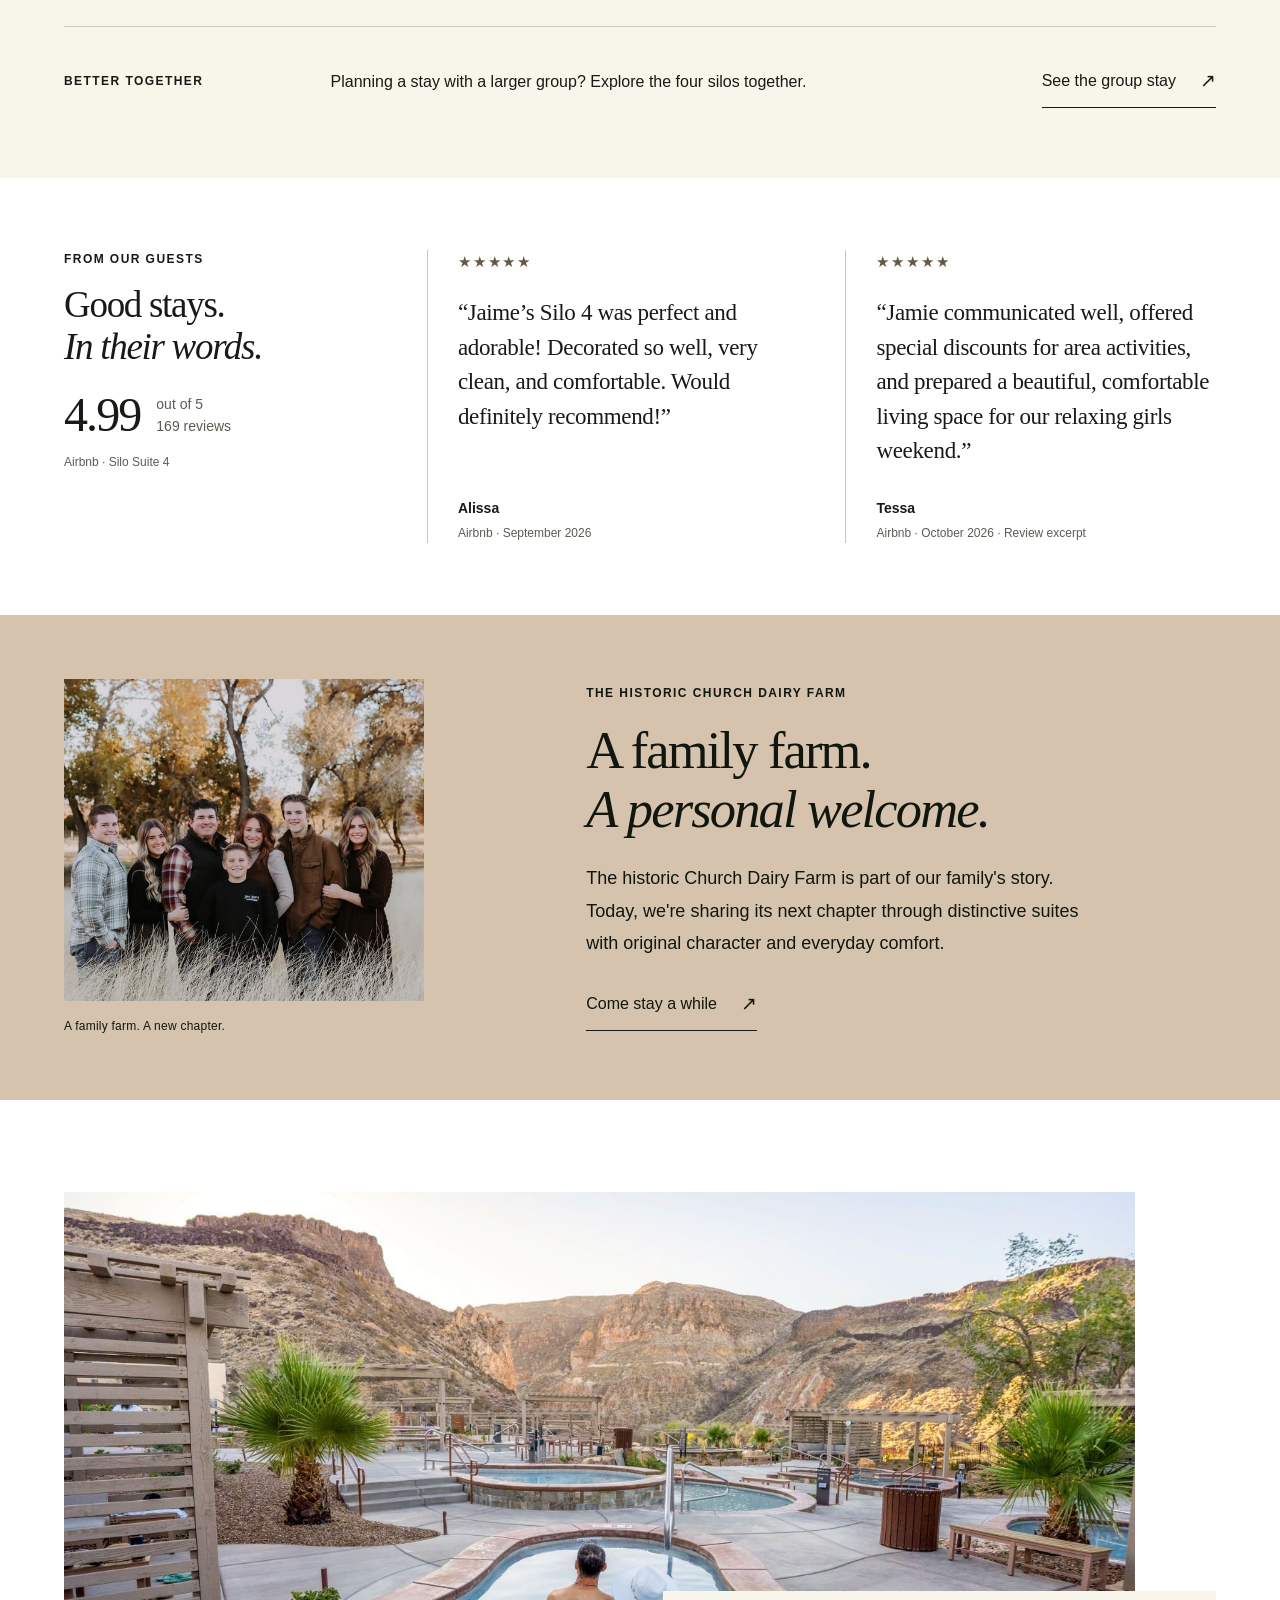
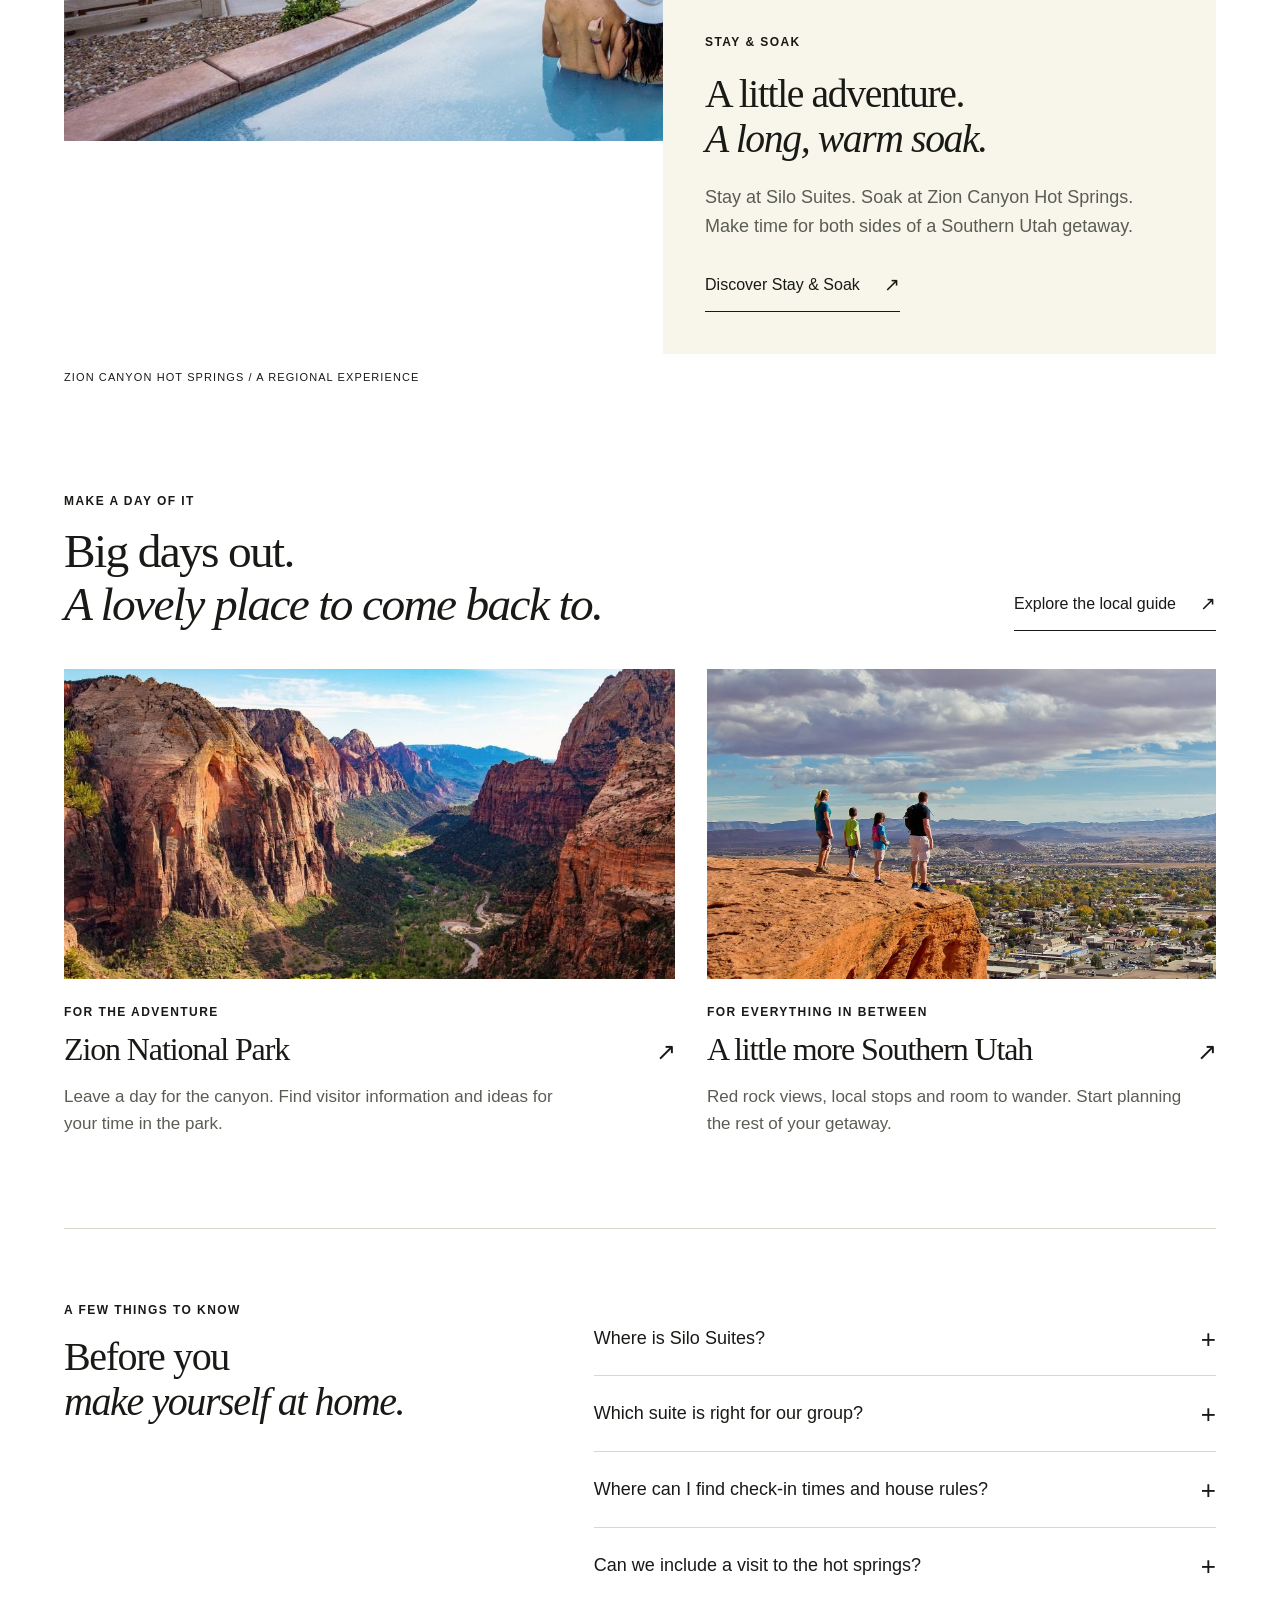
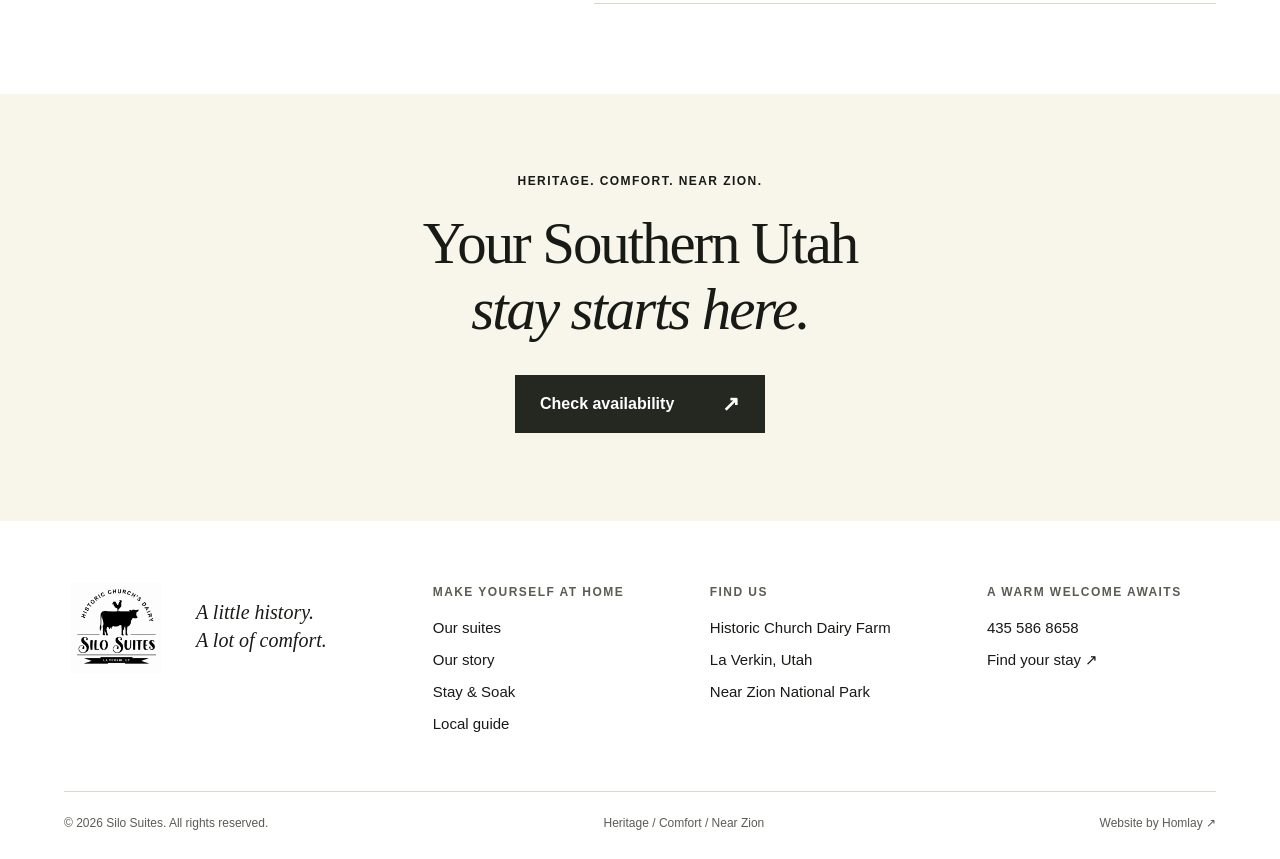
==== commit 929ecf28: "feat: add quick booking modal and checkout prototype flows for all properties" ====
--- a/prototype/index.html
+++ b/prototype/index.html
@@ -10,6 +10,7 @@
   <link rel="preload" as="image" href="assets/elementor/The-Silo-Suites-51.jpg" fetchpriority="high">
   <link rel="stylesheet" href="styles.css">
   <link rel="stylesheet" href="home.css">
+  <link rel="stylesheet" href="quick-booking.css">
   <script type="module" src="app.mjs"></script>
 </head>
 <body data-page="home">
@@ -46,7 +47,7 @@
 
     <section class="suites-section section-space" id="suites" aria-labelledby="suites-heading">
       <div class="wrap">
-        <div class="section-heading"><div><p class="eyebrow">The stays</p><h2 id="suites-heading">A space to call <em>your own.</em></h2></div><a class="text-link" href="stays.html" data-carry-dates>Compare all five suites <span aria-hidden="true">↗</span></a></div>
+        <div class="section-heading"><div><p class="eyebrow">Four silos. One dairy suite. Or all four together.</p><h2 id="suites-heading">A space to call <em>your own.</em></h2></div><a class="text-link" href="stays.html" data-carry-dates>Compare all stays <span aria-hidden="true">↗</span></a></div>
         <div class="suite-grid" data-featured></div>
         <div class="group-note"><span class="eyebrow">Better together</span><p>Planning a stay with a larger group? Explore the four silos together.</p><a class="text-link" href="suite.html?id=all-silos" data-carry-dates>See the group stay <span aria-hidden="true">↗</span></a></div>
       </div>
--- a/prototype/quick-booking.css
+++ b/prototype/quick-booking.css
@@ -0,0 +1,52 @@
+.home-card-actions { display: grid; grid-template-columns: 1fr; gap: 4px; margin-top: 20px; }
+.home-card-actions .button { width: 100%; font-size: 15px; min-height: 54px; padding: 14px 18px; }
+.home-card-actions .card-bottom { border: 0; justify-content: center; font-weight: 400; padding: 12px; }
+.home-card-actions .card-bottom span:last-child { font-size: 18px; }
+.quick-booking-dialog { width: min(1060px,calc(100% - 48px)); }
+.quick-booking-header { display:flex; align-items:center; justify-content:space-between; gap:20px; padding:30px 32px 24px; border-bottom:1px solid var(--rule); }
+.quick-booking-header h2 { font-size:38px; margin-top:8px; }
+.quick-booking-header .eyebrow { font-size:11px; }
+.quick-booking-layout { display:grid; grid-template-columns:1.5fr 1fr; }
+.quick-calendar-panel { padding:24px 28px 32px; min-width:0; }
+.quick-demo-note { font-size:12px; color:var(--muted); }
+.quick-calendar-nav { display:flex; align-items:center; justify-content:space-between; gap:12px; margin-block:25px; }
+.quick-calendar-nav p { font-size:15px; }
+.quick-calendar-nav button { width:44px; height:44px; border:1px solid var(--rule); font-size:24px; }
+.quick-calendar-nav button:disabled { opacity:.3; }
+.quick-months { display:grid; grid-template-columns:1fr 1fr; gap:20px; }
+.quick-months .calendar-day { min-height:38px; font-size:13px; }
+.quick-months .qb-blocked { text-decoration:line-through; }
+.quick-calendar-key { display:flex; flex-wrap:wrap; gap:20px; font-size:11px; color:var(--muted); margin-top:24px; }
+.quick-calendar-key span::before { content:''; display:inline-block; width:9px; height:9px; border:1px solid var(--rule); margin-right:7px; }
+.quick-calendar-key .key-blocked { text-decoration:line-through; }
+.quick-calendar-key .key-selected::before { background:var(--ink); border-color:var(--ink); }
+.quick-booking-summary { background:var(--cream); border-left:1px solid var(--rule); padding:28px; }
+.quick-booking-summary > p:first-child { font-size:14px; color:var(--muted); }
+.quick-date-fields { display:grid; grid-template-columns:1fr 1fr; border:1px solid var(--tan); margin-top:22px; background:#fff; }
+.quick-date-fields button { text-align:left; padding:14px 12px; min-width:0; border-bottom:2px solid transparent; }
+.quick-date-fields button+button { border-left:1px solid var(--tan); }
+.quick-date-fields button.active { border-bottom-color:var(--ink); }
+.quick-date-fields span { display:block; font-size:11px; text-transform:uppercase; letter-spacing:.06em; margin-bottom:4px; }
+.quick-date-fields strong { font-size:15px; font-weight:400; }
+.quick-guests { display:block; padding:14px 12px; border:1px solid var(--tan); margin-top:12px; background:#fff; font-size:12px; }
+.quick-guests select { display:block; width:100%; background:transparent; border:0; border-radius:0; font-size:16px; padding-top:8px; }
+.quick-booking-status { font-size:14px; margin-block:20px; }
+.quick-continue { width:100%; margin-top:20px; font-size:15px; gap:12px; }
+.quick-continue:disabled { opacity:.45; }
+.quick-no-charge { font-size:12px; color:var(--muted); margin-top:12px; }
+.quick-booking-summary .text-link { font-size:14px; margin-top:8px; }
+@media(max-width:900px) {
+ .quick-booking-layout { grid-template-columns:1fr; }
+ .quick-booking-summary { border-left:0; border-top:1px solid var(--rule); }
+ .quick-months .calendar-day { min-height:44px; }
+}
+@media(max-width:600px) {
+ .quick-booking-dialog { width:100%; max-width:100%; height:100dvh; max-height:100dvh; margin:0; }
+ .quick-booking-header { padding:22px 24px; position:sticky; top:0; z-index:2; background:#fff; }
+ .quick-booking-header h2 { font-size:32px; }
+ .quick-calendar-panel { padding:20px 24px 24px; }
+ .quick-months { grid-template-columns:1fr; }
+ .quick-months .calendar-month:nth-child(2) { display:none; }
+ .quick-months .calendar-day { min-height:44px; }
+ .quick-booking-summary { padding:24px; }
+}
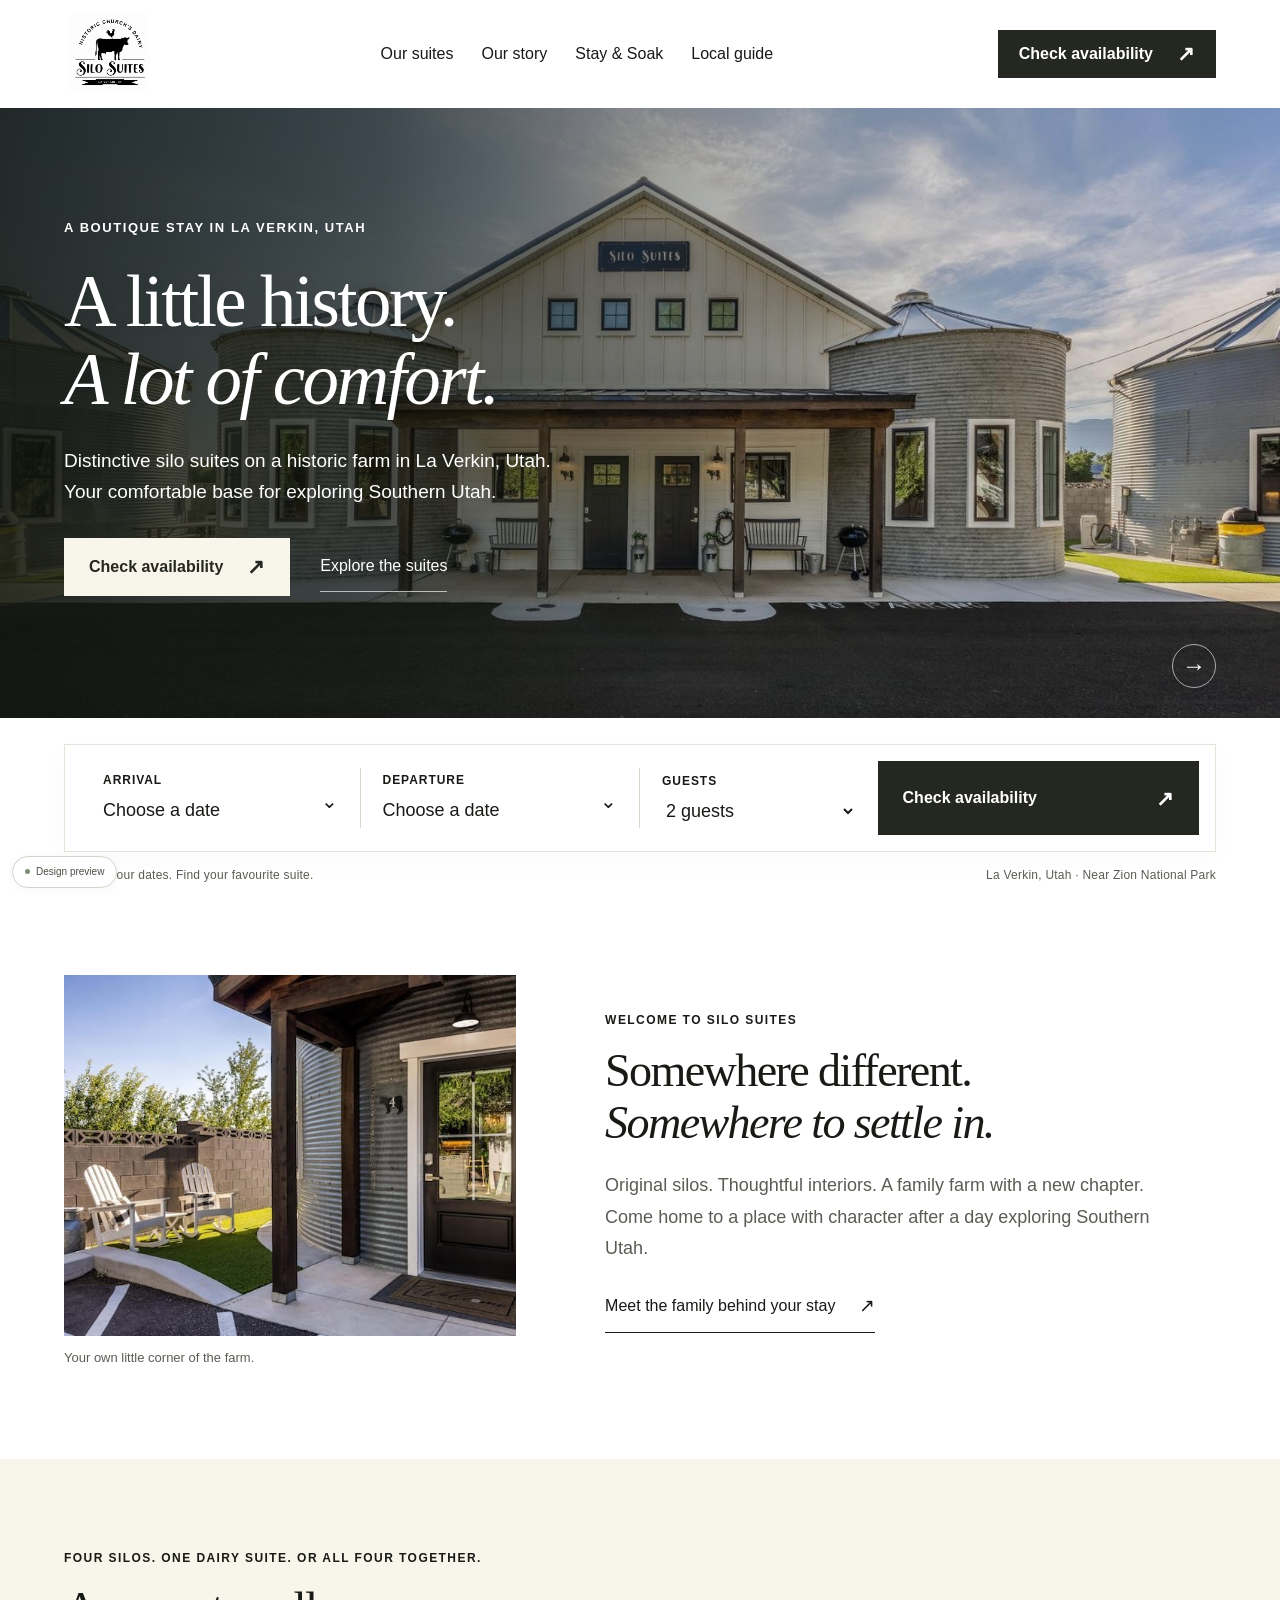
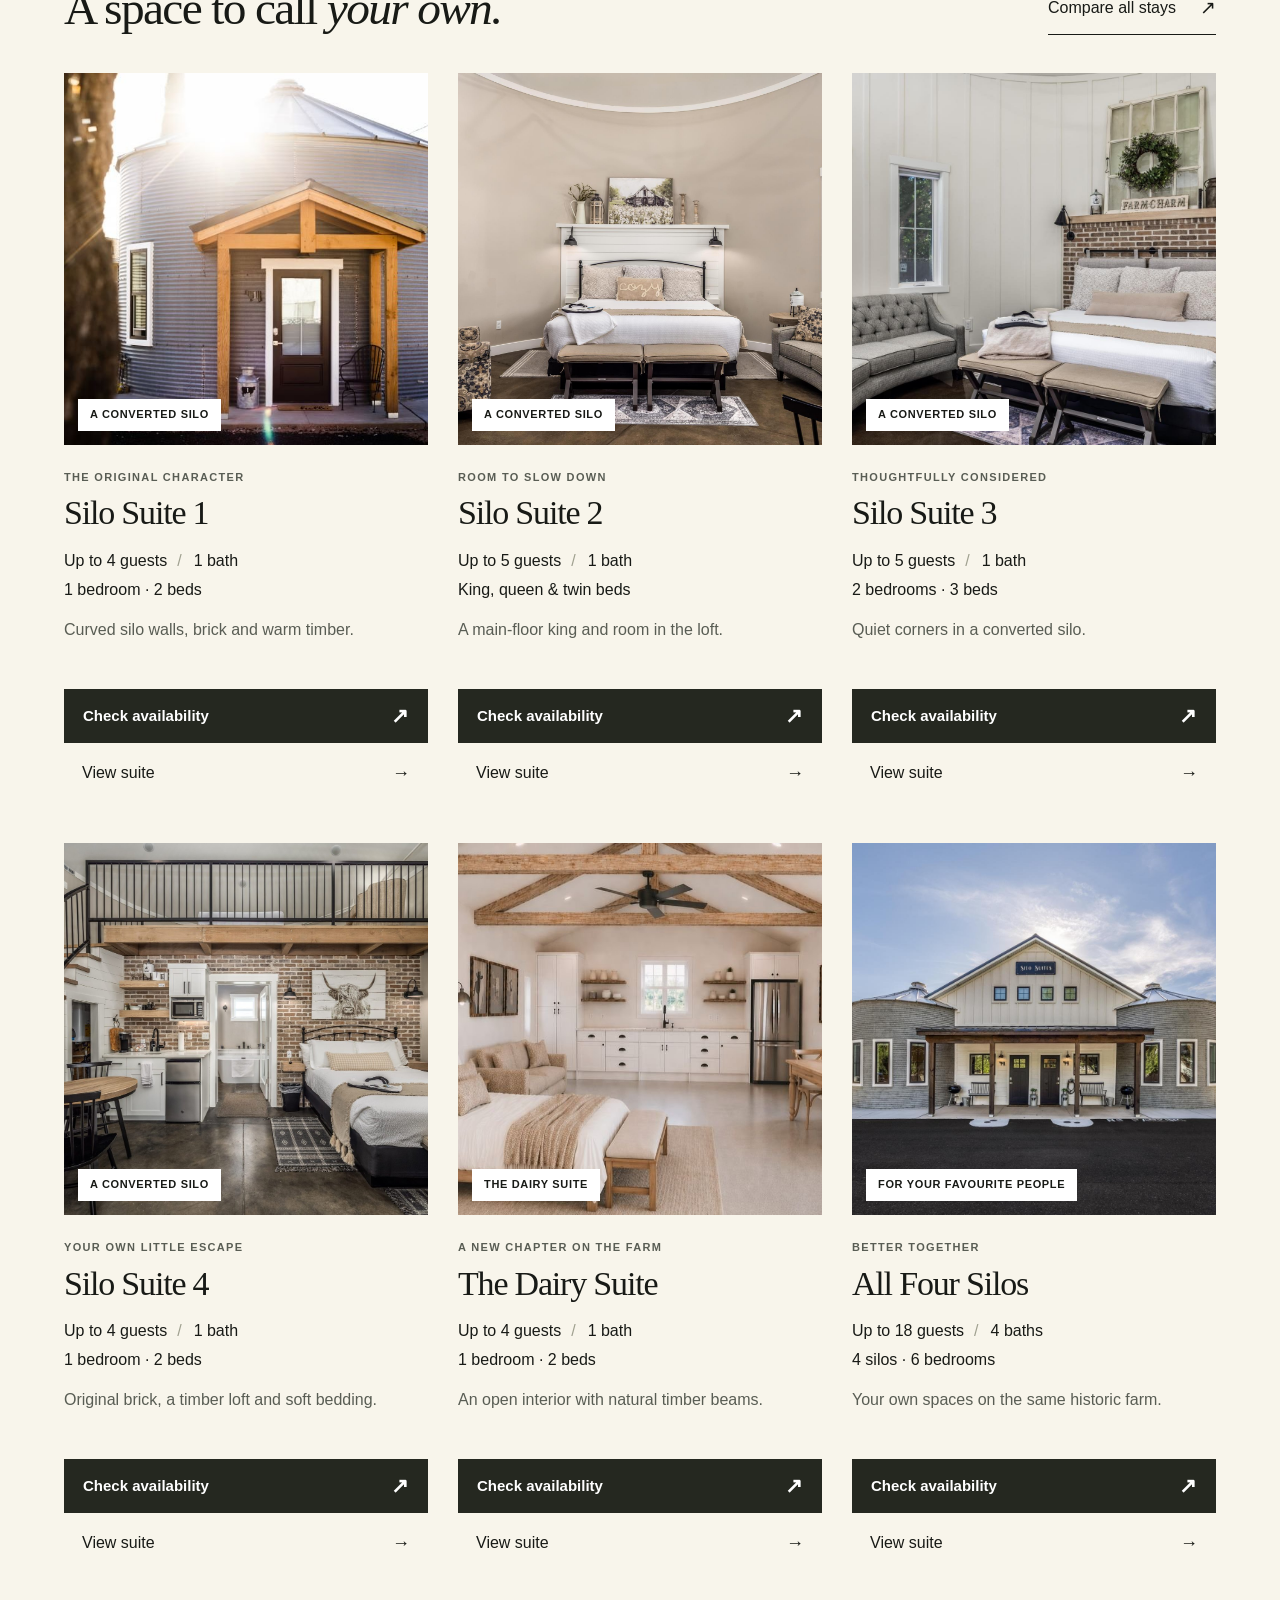
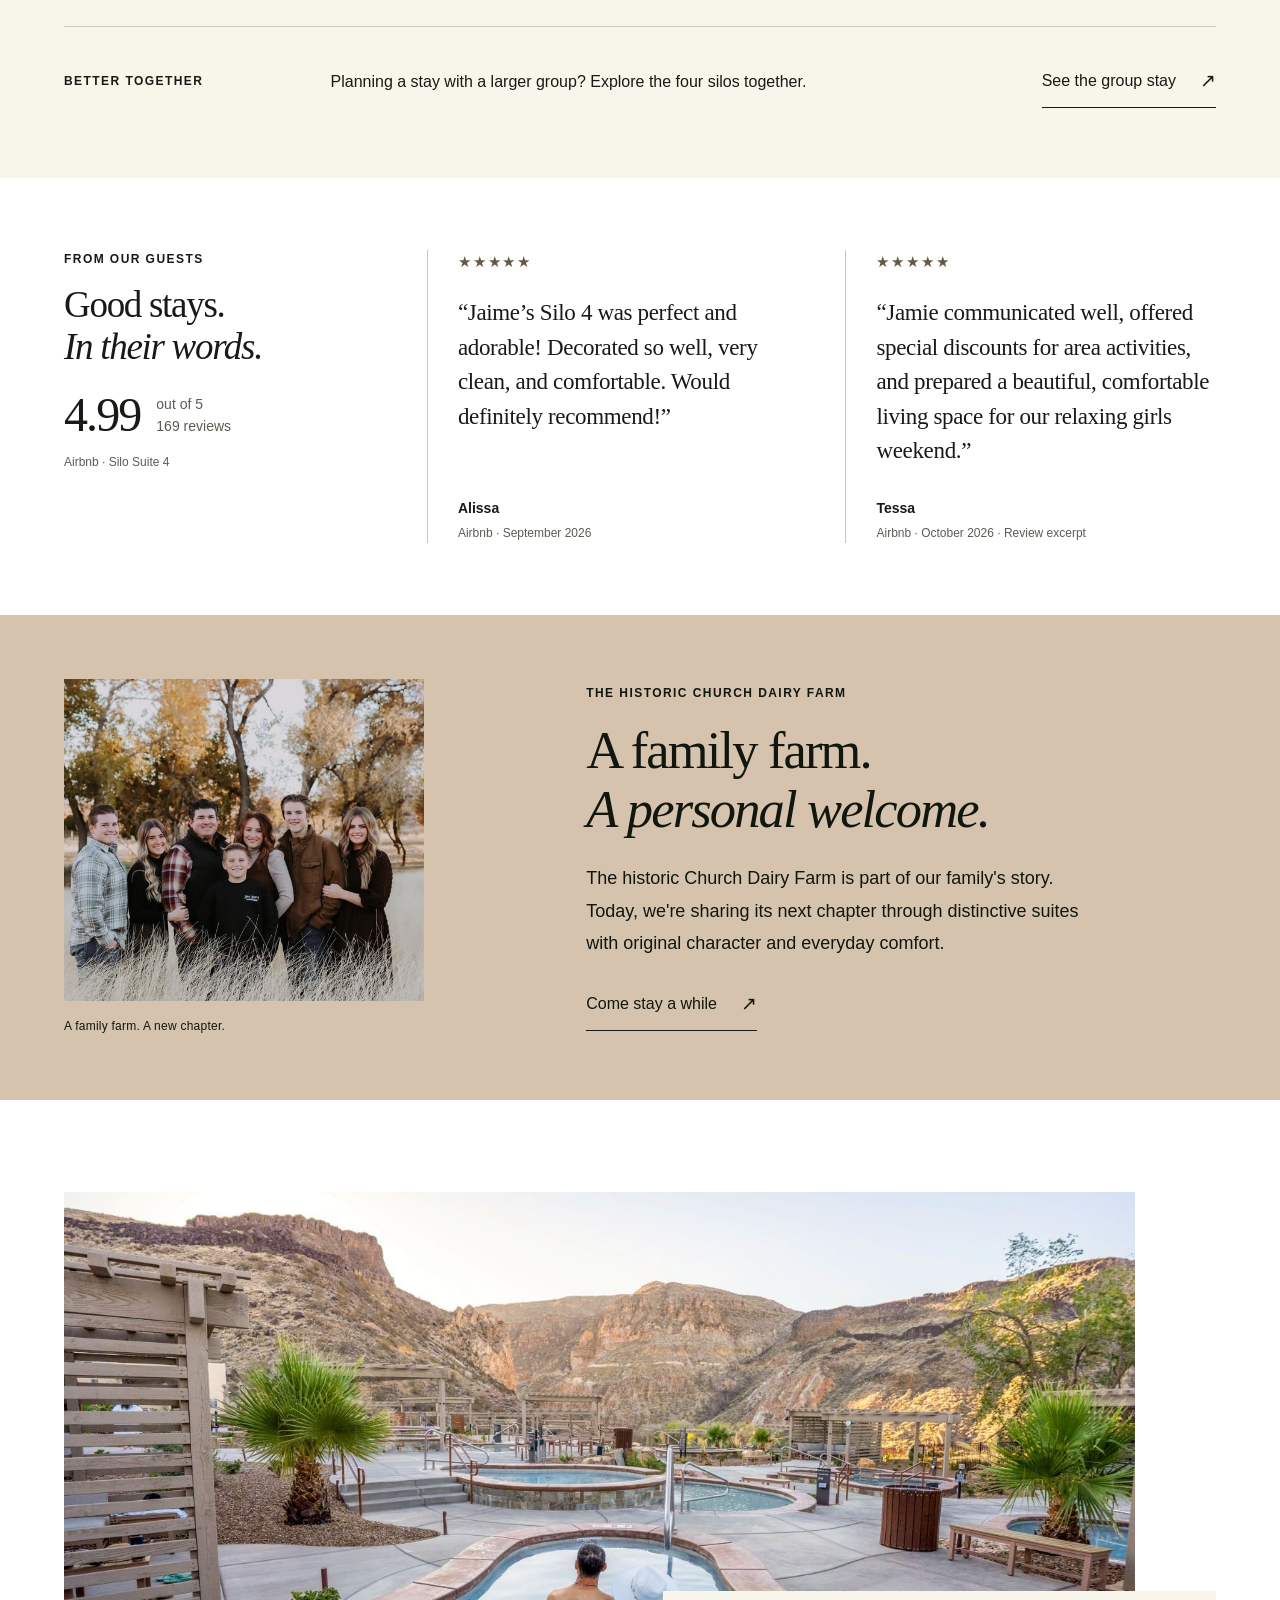
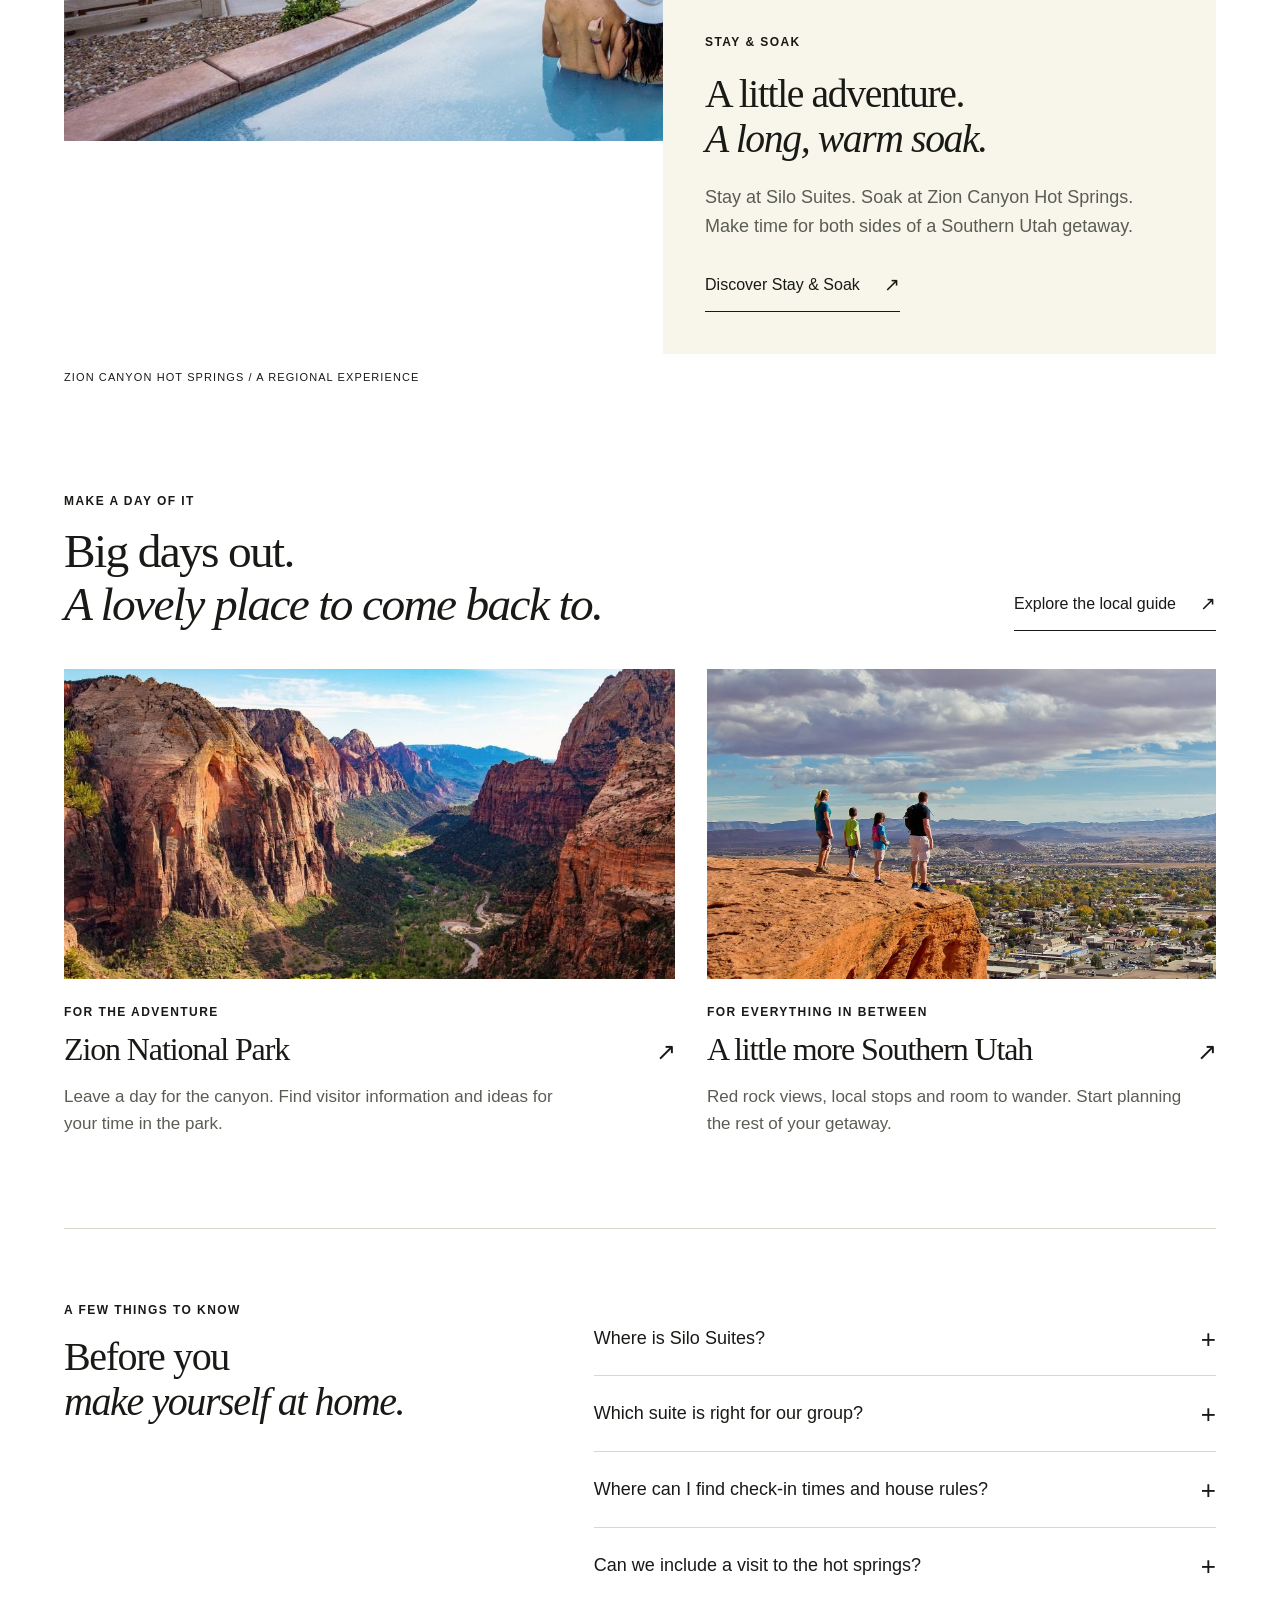
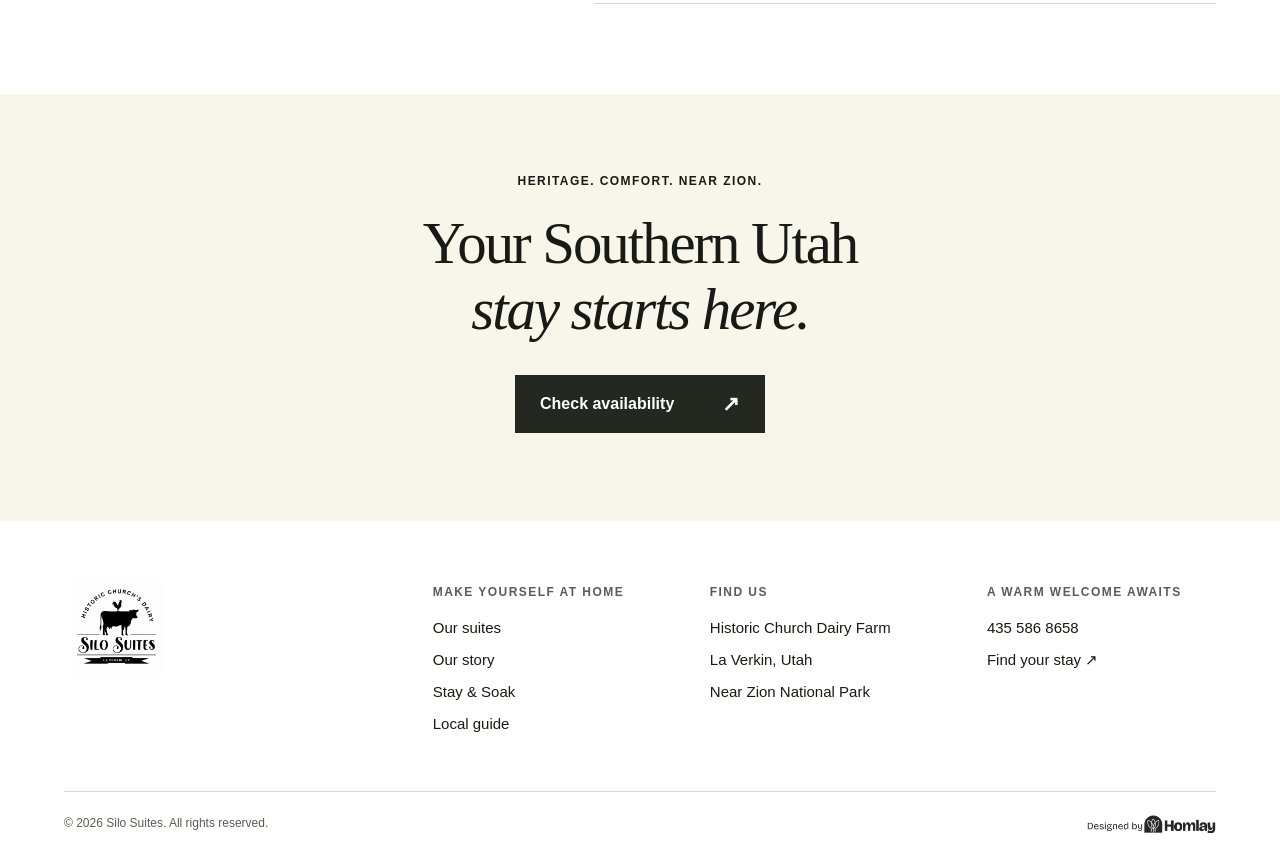
==== commit 0844129d: "fix: remove down arrow from hero explore suites link" ====
--- a/prototype/index.html
+++ b/prototype/index.html
@@ -24,7 +24,7 @@
         <p class="eyebrow light">A boutique stay in La Verkin, Utah</p>
         <h1 id="hero-title">A little history.<br><em>A lot of comfort.</em></h1>
         <p class="hero-description">Distinctive silo suites on a historic farm in La Verkin, Utah. Your comfortable base for exploring Southern Utah.</p>
-        <div class="hero-actions"><a class="button button-dark" href="#availability" data-start-search>Check availability <span aria-hidden="true">↗</span></a><a class="hero-link" href="#suites">Explore the suites <span aria-hidden="true">↓</span></a></div>
+        <div class="hero-actions"><a class="button button-dark" href="#availability" data-start-search>Check availability <span aria-hidden="true">↗</span></a><a class="hero-link" href="#suites">Explore the suites</a></div>
       </div>
       <div class="hero-caption"><button id="hero-next" type="button" aria-label="Show the silo interior photograph">→</button></div>
     </section>
--- a/prototype/styles.css
+++ b/prototype/styles.css
@@ -141,7 +141,10 @@
 .footer-column .eyebrow { margin-bottom: 14px; color: var(--muted); }
 .footer-column a, .footer-column > p:not(.eyebrow) { display: block; font-size: 12px; margin-top: 8px; }
 .footer-column a:hover { text-decoration: underline; }
-.footer-bottom { display: flex; justify-content: space-between; gap: 20px; border-top: 1px solid var(--rule); padding-top: 22px; font-size: 9px; color: var(--muted); }
+.footer-bottom { display: flex; justify-content: space-between; align-items: center; gap: 20px; border-top: 1px solid var(--rule); padding-top: 22px; font-size: 9px; color: var(--muted); }
+.footer-homlay { display: inline-flex; align-items: center; opacity: .85; transition: opacity .2s; }
+.footer-homlay:hover { opacity: 1; }
+.footer-homlay img { height: 18px; width: auto; object-fit: contain; display: block; }
 .preview-control { position: fixed; z-index: 45; bottom: 12px; left: 12px; border: 1px solid #d5d5cc; border-radius: 30px; background: #fff; padding: 6px 12px; min-height: 32px; font-size: 10px; color: #4b5044; box-shadow: 0 2px 10px #0000000a; }
 .preview-dot { display: inline-block; width: 5px; height: 5px; background: var(--olive); border-radius: 50%; margin-right: 6px; vertical-align: 1px; }
 dialog { border: 0; padding: 0; color: var(--ink); width: min(780px, calc(100% - 48px)); max-height: calc(100dvh - 48px); background: var(--white); box-shadow: 0 20px 100px #0003; }
@@ -235,8 +238,10 @@
 .editorial-copy .button { margin-top: 28px; }
 .editorial-copy .text-link { display: flex; width: fit-content; margin-top: 20px; }
 .destinations { padding-bottom: 80px; }
-.destinations > article { display: grid; grid-template-columns: 1fr 1.7fr; gap: 80px; padding-block: 50px; border-top: 1px solid var(--rule); scroll-margin-top: 120px; }
-.destination-number { color: var(--olive); font: 60px var(--serif); }
+.destinations > article { display: grid; grid-template-columns: 1fr 1.6fr; gap: clamp(40px, 6vw, 75px); align-items: start; padding-block: 55px; border-top: 1px solid var(--rule); scroll-margin-top: 120px; }
+.destination-media { overflow: hidden; background: var(--tan); aspect-ratio: 1.35; }
+.destination-media img { width: 100%; height: 100%; object-fit: cover; display: block; transition: transform .5s ease; }
+.destinations > article:hover .destination-media img { transform: scale(1.025); }
 .destinations h2 { margin-top: 12px; }
 .destinations article p:not(.eyebrow) { max-width: 580px; margin-top: 22px; color: var(--muted); }
 .destinations .text-link { margin-top: 20px; }
@@ -325,7 +330,7 @@
   .closing-section h2 { font-size: 51px; }
   .footer-top { grid-template-columns: 1fr 1fr; gap: 32px; padding-bottom: 36px; }
   .footer-column:last-child { grid-column: 1 / -1; }
-  .footer-bottom { flex-direction: column; gap: 9px; padding-bottom: 24px; }
+  .footer-bottom { flex-direction: column; align-items: flex-start; gap: 14px; padding-bottom: 24px; }
   .site-footer { padding-top: 43px; }
   .page-intro { padding-block: 42px 36px; }
   .page-intro h1 { font-size: 43px; }
@@ -347,8 +352,8 @@
   .mobile-booking p { font-size: 14px; line-height: 1.5; }
   .mobile-booking p span { display: block; color: var(--muted); font-size: 10px; }
   .mobile-booking .button { min-height: 48px; }
-  .destinations > article { grid-template-columns: 36px 1fr; gap: 20px; padding-block: 33px; }
-  .destination-number { font-size: 32px; }
+  .destinations > article { grid-template-columns: 1fr; gap: 24px; padding-block: 36px; }
+  .destination-media { aspect-ratio: 1.45; }
   .destinations h2 { font-size: 34px; }
   .editorial-hero { aspect-ratio: 1.15; }
   dialog { width: min(540px, calc(100% - 32px)); max-height: calc(100dvh - 32px); }
--- a/prototype/quick-booking.css
+++ b/prototype/quick-booking.css
@@ -1,6 +1,6 @@
 .home-card-actions { display: grid; grid-template-columns: 1fr; gap: 4px; margin-top: 20px; }
 .home-card-actions .button { width: 100%; font-size: 15px; min-height: 54px; padding: 14px 18px; }
-.home-card-actions .card-bottom { border: 0; justify-content: center; font-weight: 400; padding: 12px; }
+.home-card-actions .card-bottom { border: 0; justify-content: space-between; font-weight: 400; padding: 12px 18px; }
 .home-card-actions .card-bottom span:last-child { font-size: 18px; }
 .quick-booking-dialog { width: min(1060px,calc(100% - 48px)); }
 .quick-booking-header { display:flex; align-items:center; justify-content:space-between; gap:20px; padding:30px 32px 24px; border-bottom:1px solid var(--rule); }
